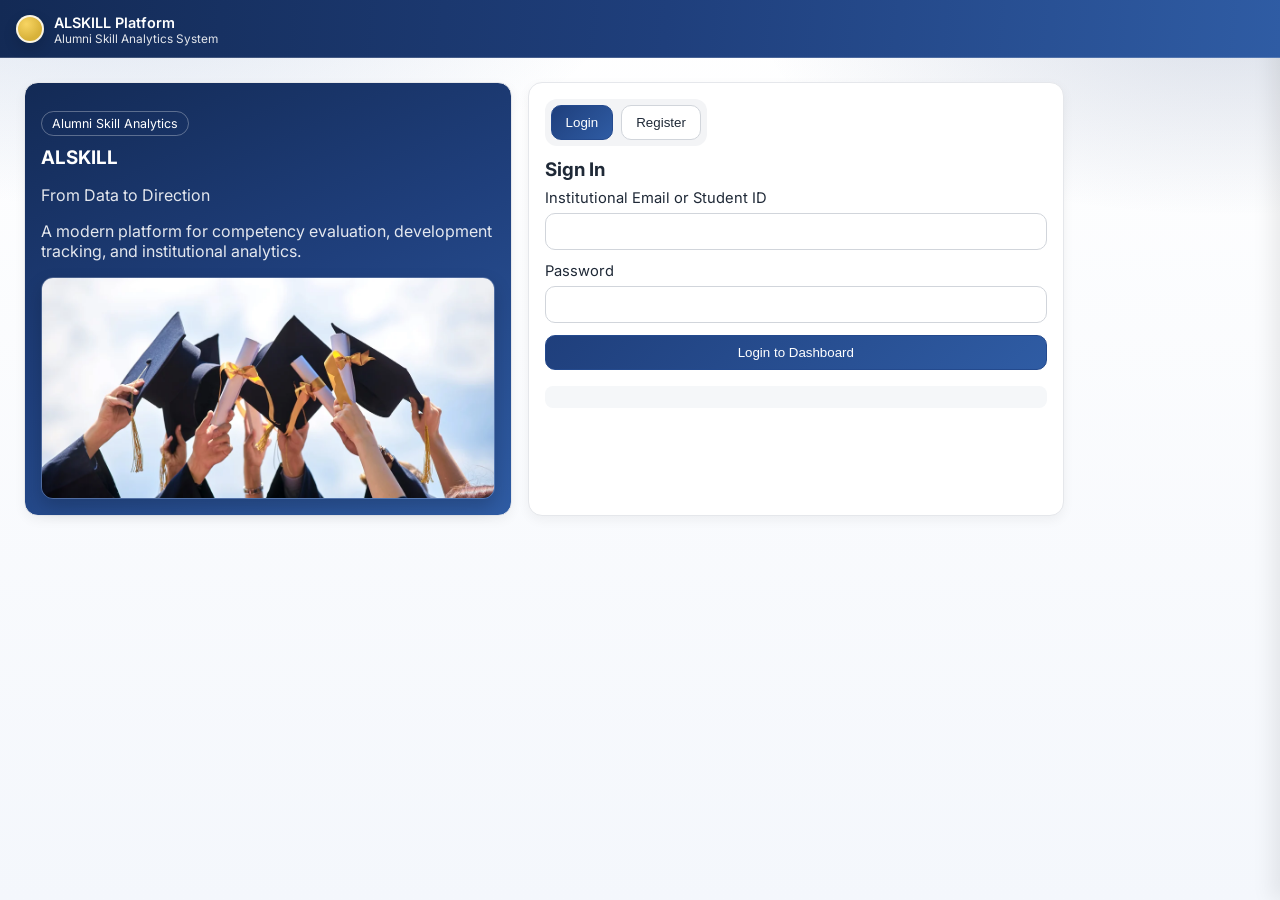
==== index.html @ f84d03b6 "added files" ====
<!DOCTYPE html>
<html lang="en">
<head>
  <meta charset="UTF-8" />
  <meta name="viewport" content="width=device-width, initial-scale=1.0" />
  <title>ALSKILL - Alumni Skill Analytics System</title>
  <link rel="preconnect" href="https://fonts.googleapis.com">
  <link rel="preconnect" href="https://fonts.gstatic.com" crossorigin>
  <link href="https://fonts.googleapis.com/css2?family=Inter:wght@400;500;600;700&display=swap" rel="stylesheet">
  <link rel="stylesheet" href="styles.css" />
</head>
<body>
  <header class="global-header">
    <div class="global-brand">
      <span class="logo-mark" aria-hidden="true"></span>
      <div>
        <strong>ALSKILL Platform</strong>
        <p>Alumni Skill Analytics System</p>
      </div>
    </div>
  </header>

  <main id="authSection" class="auth-page panel active">
    <section class="auth-shell">
      <aside class="auth-brand card fade-up">
        <p class="auth-badge">Alumni Skill Analytics</p>
        <h1>ALSKILL</h1>
        <p class="tagline">From Data to Direction</p>
        <p class="section-note">A modern platform for competency evaluation, development tracking, and institutional analytics.</p>
        <div class="login-photo-wrap">
          <a href="https://www.charlotteparent.com/the-importance-of-college-alumni-networks/" target="_blank" rel="noopener noreferrer">
            <img
              class="login-photo"
              src="img1.webp"
              alt="Graduates holding caps and diplomas"
            />
          </a>
        </div>
      </aside>
      <article class="card auth-card fade-up">
        <div class="auth-switch">
          <button id="showLoginBtn" class="primary ripple" type="button">Login</button>
          <button id="showRegisterBtn" class="ghost ripple" type="button">Register</button>
        </div>
        <div id="loginPanel">
          <h3>Sign In</h3>
          <form id="loginForm" class="form">
            <label>Institutional Email or Student ID<input type="text" name="email" required /></label>
            <label>Password<input type="password" name="password" required /></label>
            <button type="submit" class="primary ripple">Login to Dashboard</button>
          </form>
          <p id="loginStatus" class="status feedback"></p>
        </div>
        <div id="registerPanel" class="hidden">
          <h3>Create Alumni Account</h3>
          <form id="registerForm" class="form">
            <label>Full Name<input type="text" name="name" required /></label>
            <label>Institutional Email<input type="email" name="email" required /></label>
            <label>Password<input type="password" name="password" required /></label>
            <label>Course
              <select name="course" required>
                <option value="">Select course</option>
                <option>BSIT</option>
                <option>BSBA - Marketing</option>
                <option>BSED</option>
                <option>BEED</option>
                <option>BECED</option>
              </select>
            </label>
            <label>Major<input type="text" name="major" placeholder="Optional" /></label>
            <label>Batch<input type="number" name="batch" min="1990" max="2100" required /></label>
            <button type="submit" class="primary ripple">Create Account</button>
          </form>
          <p id="registerStatus" class="status feedback"></p>
        </div>
      </article>
    </section>
  </main>

  <div id="appShell" class="app-shell hidden">
    <aside id="sidebar" class="sidebar">
      <div class="brand">
        <button id="sidebarToggleBtn" class="icon-btn ripple" type="button" title="Toggle sidebar">☰</button>
        <div class="brand-text">
          <h2>ALSKILL</h2>
          <p>Analytics Dashboard</p>
        </div>
      </div>
      <nav class="side-nav">
        <button class="nav-btn ripple active" data-section="alumniSection"><span>▣</span><em>Dashboard</em></button>
        <button class="nav-btn ripple" data-section="adminSection"><span>◉</span><em>Analytics</em></button>
        <button class="nav-btn ripple" data-section="infoSection"><span>☰</span><em>Reports</em></button>
        <button class="nav-btn ripple" data-section="settingsSection"><span>⚙</span><em>Settings</em></button>
      </nav>
    </aside>

    <section class="workspace">
      <header class="topbar">
        <div class="top-search">
          <input id="globalSearch" type="text" placeholder="Search course, alumni, or category..." />
        </div>
        <div class="top-actions">
          <button class="icon-btn ripple" type="button" title="Notifications">🔔</button>
          <span id="sessionLabel" class="muted">Not logged in</span>
          <button id="topLogoutBtn" class="ghost ripple">Logout</button>
        </div>
      </header>

      <main class="container">
        <section id="alumniSection" class="panel">
          <h2>Dashboard</h2>
          <p class="section-note">Overview of profile completion, competency results, and latest assessment activity.</p>
          <div id="alumniKpi" class="kpi-grid"></div>
          <div class="grid two">
            <article class="card">
              <h3>Profile Summary</h3>
              <div id="profileCard" class="muted">Please log in as Alumni to view profile details.</div>
            </article>
            <article class="card">
              <h3>Skill Questionnaire</h3>
              <div class="inline-controls">
                <label>Course
                  <select id="questionCourseSelect">
                    <option>BSIT</option>
                    <option>BSBA - Marketing</option>
                    <option>BSED</option>
                    <option>BEED</option>
                    <option>BECED</option>
                  </select>
                </label>
                <button id="loadQuestionsBtn" class="ghost ripple">Load Questions</button>
              </div>
              <form id="questionnaireForm" class="form"></form>
              <button id="submitResponsesBtn" class="primary ripple">Submit Responses</button>
            </article>
          </div>
          <div class="grid two">
            <article class="card">
              <h3>Skill Score Cards</h3>
              <div id="scoreCards" class="cards-inline muted">No computed scores yet.</div>
            </article>
            <article class="card">
              <h3>Category Breakdown</h3>
              <canvas id="alumniBarChart" width="420" height="220"></canvas>
              <canvas id="alumniRadarChart" width="420" height="220"></canvas>
            </article>
          </div>
        </section>

        <section id="adminSection" class="panel">
          <h2>Analytics</h2>
          <p class="section-note">Course-level insights and category-based proficiency analytics with drill-down support.</p>
          <div id="adminKpi" class="kpi-grid"></div>
          <div class="grid two">
            <article class="card">
              <h3>Course Performance</h3>
              <p class="muted">Click bars or chips to open detailed records.</p>
              <canvas id="courseChart" width="420" height="240"></canvas>
              <div id="courseList" class="click-list"></div>
            </article>
            <article class="card">
              <h3>Category Distribution</h3>
              <canvas id="categoryChart" width="420" height="240"></canvas>
              <div id="categoryList" class="click-list"></div>
            </article>
          </div>
          <article class="card">
            <h3>Alumni Performance Index</h3>
            <div id="rankingTableWrap" class="table-wrap skeleton"></div>
          </article>
        </section>

        <section id="infoSection" class="panel">
          <h2>Reports</h2>
          <div class="grid two">
            <article class="card">
              <h3>Purpose and Importance</h3>
              <ul>
                <li>Evaluate alumni competencies through structured assessment metrics.</li>
                <li>Identify development areas and high-proficiency clusters.</li>
                <li>Support evidence-based program and curriculum enhancement.</li>
                <li>Institution-identifying details are intentionally withheld pending formal defense.</li>
              </ul>
            </article>
            <article class="card">
              <h3>Process and Stack</h3>
              <ol>
                <li>Alumni submit assessment responses.</li>
                <li>System computes category competency scores.</li>
                <li>Data is stored in Google Sheets via Apps Script.</li>
                <li>Dashboard visualizes trends and rankings.</li>
              </ol>
            </article>
          </div>
        </section>

        <section id="settingsSection" class="panel">
          <h2>Settings</h2>
          <article class="card">
            <h3>Profile Preferences</h3>
            <form class="form">
              <label>Display Name<input type="text" placeholder="Enter display name" /></label>
              <label>Email Notifications
                <select>
                  <option>Enabled</option>
                  <option>Disabled</option>
                </select>
              </label>
              <label>Theme
                <select>
                  <option>Minimal Light</option>
                </select>
              </label>
              <button class="primary ripple" type="button">Save Preferences</button>
            </form>
          </article>
        </section>
      </main>
    </section>
  </div>

  <div id="drillDownPanel" class="drill-panel" aria-hidden="true">
    <div class="drill-head">
      <h3 id="drillTitle">Detail View</h3>
      <button id="closeDrillBtn" class="ghost ripple">Close</button>
    </div>
    <div id="drillBody" class="drill-body"></div>
  </div>

  <script src="app.js"></script>
</body>
</html>
---- styles.css ----
:root {
  --primary: #1f3f7c;
  --primary-soft: #4c74b6;
  --primary-deep: #132a55;
  --primary-mid: #2f5ca4;
  --accent: #d8b23a;
  --bg: #f9fafb;
  --surface: #ffffff;
  --text: #1f2937;
  --muted: #6b7280;
  --border: #e5e7eb;
  --radius: 14px;
  --shadow: 0 4px 12px rgba(0, 0, 0, 0.05);
}
* { box-sizing: border-box; }
html, body { margin: 0; font-family: "Inter", sans-serif; color: var(--text); background: var(--bg); scroll-behavior: smooth; }
.hidden { display: none !important; }
.panel { display: none; }
.panel.active { display: block; animation: fadeUp 0.6s ease both; }
.card {
  background: var(--surface); border: 1px solid var(--border); border-radius: var(--radius);
  box-shadow: var(--shadow); padding: 16px; transition: all .25s ease;
}
.card:hover { transform: translateY(-4px); box-shadow: 0 8px 18px rgba(0,0,0,.08); }
h1, h2, h3 { margin: 0 0 8px; }
.section-note { color: var(--muted); margin: 0 0 16px; }
.form { display: grid; gap: 12px; }
label { display: grid; gap: 6px; font-size: .92rem; }
input, select {
  width: 100%; padding: 10px 12px; border-radius: 10px; border: 1px solid #d1d5db; background: #fff; transition: .2s ease;
}
input:focus, select:focus { outline: none; border-color: var(--primary); box-shadow: 0 0 0 3px rgba(31,63,124,.16); }
button { border: 1px solid #d1d5db; border-radius: 10px; background: #fff; color: var(--text); padding: 9px 14px; cursor: pointer; transition: .2s ease; position: relative; overflow: hidden; }
.ripple-dot {
  position: absolute; width: 8px; height: 8px; border-radius: 999px; background: rgba(255,255,255,.6);
  transform: translate(-50%, -50%); animation: ripple .5s ease-out forwards; pointer-events: none;
}
.primary { background: linear-gradient(135deg, var(--primary) 0%, var(--primary-mid) 100%); border-color: #244a8e; color: #fff; }
.primary:hover { filter: brightness(.95); transform: scale(1.03); }
.ghost:hover { background: #f3f4f6; transform: translateY(-1px); }
.muted, .status { color: var(--muted); }
.feedback { min-height: 22px; padding: 8px 10px; border-radius: 8px; background: #f5f7f9; }

.global-header {
  position: fixed;
  top: 0;
  left: 0;
  right: 0;
  z-index: 40;
  height: 58px;
  background: linear-gradient(95deg, var(--primary-deep) 0%, var(--primary) 52%, var(--primary-mid) 100%);
  color: #fff;
  border-bottom: 1px solid rgba(255, 255, 255, 0.18);
}
.global-brand {
  height: 100%;
  display: flex;
  align-items: center;
  gap: 10px;
  padding: 0 16px;
}
.global-brand strong { font-size: 0.9rem; font-weight: 600; }
.global-brand p { margin: 0; font-size: 0.74rem; opacity: 0.88; }
.logo-mark {
  width: 28px;
  height: 28px;
  border-radius: 999px;
  background: radial-gradient(circle at 35% 30%, #f8d563, #d8b23a 65%);
  border: 2px solid rgba(255, 255, 255, 0.85);
  box-shadow: 0 0 0 2px rgba(19, 42, 85, 0.62), 0 6px 14px rgba(0, 0, 0, 0.15);
}

.auth-page {
  min-height: 100vh; display: grid; place-items: center; padding: 82px 24px 24px;
  background:
    radial-gradient(900px 420px at 8% -5%, rgba(47, 92, 164, 0.18), transparent 60%),
    radial-gradient(860px 360px at 96% 2%, rgba(31, 63, 124, 0.16), transparent 55%),
    linear-gradient(180deg, #ffffff 0%, #f4f7fc 100%);
}
.auth-shell { width: min(1040px, 100%); display: grid; grid-template-columns: 1fr 1.1fr; gap: 16px; }
.auth-brand { background: linear-gradient(155deg, var(--primary-deep) 0%, var(--primary) 48%, var(--primary-mid) 100%); color: #fff; }
.auth-brand .tagline, .auth-brand .section-note { color: rgba(255,255,255,.88); }
.auth-badge { display: inline-block; padding: 4px 10px; font-size: .78rem; border: 1px solid rgba(255,255,255,.3); border-radius: 999px; margin-bottom: 10px; }
.login-photo-wrap {
  margin-top: 12px;
  border-radius: 12px;
  overflow: hidden;
  border: 1px solid rgba(255, 255, 255, 0.2);
  box-shadow: 0 8px 18px rgba(0, 0, 0, 0.18);
}
.login-photo {
  width: 100%;
  height: 220px;
  object-fit: cover;
  display: block;
}
.photo-source {
  margin: 8px 10px 10px;
  font-size: 0.78rem;
  color: rgba(255, 255, 255, 0.85);
}
.photo-source a {
  color: #f7d476;
  text-decoration: none;
}
.photo-source a:hover {
  text-decoration: underline;
}
.auth-switch { display: inline-flex; gap: 8px; background: #f3f4f6; border-radius: 12px; padding: 6px; margin-bottom: 12px; }
.fade-up { animation: fadeUp .75s ease both; }

.app-shell { display: grid; grid-template-columns: 260px 1fr; min-height: calc(100vh - 58px); margin-top: 58px; }
.sidebar {
  position: sticky; top: 58px; height: calc(100vh - 58px); background: #fff; border-right: 1px solid var(--border);
  padding: 16px 12px; transition: width .25s ease; overflow: hidden;
}
.sidebar { background: linear-gradient(180deg, rgba(31, 63, 124, 0.05) 0%, rgba(31, 63, 124, 0.01) 90%), #ffffff; }
.sidebar.collapsed { width: 82px; }
.brand { display: flex; align-items: center; gap: 10px; margin-bottom: 18px; }
.brand h2 { font-size: 1.05rem; margin: 0; }
.brand p { margin: 0; font-size: .8rem; color: var(--muted); }
.sidebar.collapsed .brand-text { opacity: 0; width: 0; pointer-events: none; transition: .2s; }
.side-nav { display: grid; gap: 8px; }
.side-nav .nav-btn { display: flex; align-items: center; gap: 10px; justify-content: flex-start; }
.side-nav .nav-btn em { font-style: normal; transition: opacity .2s ease; }
.sidebar.collapsed .side-nav .nav-btn em { opacity: 0; width: 0; }
.side-nav .nav-btn.active,
.side-nav .nav-btn:hover { background: #f1f5f9; border-color: #cbd5e1; transform: translateY(-1px); }
.icon-btn { width: 36px; height: 36px; display: grid; place-items: center; padding: 0; border-radius: 10px; }

.workspace { min-width: 0; }
.topbar {
  position: sticky; top: 58px; z-index: 5; display: flex; align-items: center; justify-content: space-between;
  gap: 16px; background: linear-gradient(90deg, rgba(255,255,255,0.94) 0%, rgba(242,247,255,0.92) 100%); backdrop-filter: blur(6px); border-bottom: 1px solid var(--border); padding: 12px 18px;
}
.top-search { max-width: 460px; width: 100%; }
.top-actions { display: flex; align-items: center; gap: 10px; }
.container { max-width: 1180px; margin: 0 auto; padding: 24px; }
.grid { display: grid; gap: 16px; margin-bottom: 16px; }
.grid.two { grid-template-columns: repeat(auto-fit, minmax(320px, 1fr)); }

.kpi-grid { display: grid; grid-template-columns: repeat(auto-fit, minmax(180px, 1fr)); gap: 12px; margin-bottom: 16px; }
.kpi-card { border: 1px solid var(--border); border-radius: 12px; padding: 12px; background: linear-gradient(160deg, #ffffff 0%, #f4f8ff 100%); }
.kpi-label { margin: 0; color: var(--muted); font-size: .82rem; }
.kpi-value { margin: 4px 0 0; font-size: 1.35rem; font-weight: 700; color: var(--primary); }
.inline-controls { display: flex; gap: 10px; align-items: end; margin-bottom: 12px; }
.cards-inline { display: flex; gap: 10px; flex-wrap: wrap; }
.score-card { border: 1px solid #e5e7eb; border-left: 4px solid var(--accent); border-radius: 10px; padding: 10px 12px; min-width: 175px; }
.click-list { display: flex; gap: 8px; flex-wrap: wrap; margin-top: 12px; }
.chip { border: 1px solid #d1d5db; border-radius: 999px; padding: 6px 12px; background: #fff; }

.table-wrap table { width: 100%; border-collapse: collapse; }
.table-wrap th, .table-wrap td { padding: 10px; border-bottom: 1px solid #eceff3; text-align: left; }
.table-wrap th { color: #374151; }
.pill { display: inline-block; border-radius: 999px; padding: 4px 10px; font-size: .8rem; }
.pill.high { background: linear-gradient(180deg, #ecf3ff 0%, #dee9ff 100%); color: #1f3f7c; }
.pill.emerging { background: #fff8e1; color: #8d6e00; }

.drill-panel {
  position: fixed; top: 0; right: 0; width: min(560px, 96vw); height: 100vh; background: #fff; border-left: 1px solid var(--border);
  box-shadow: -8px 0 20px rgba(0,0,0,.08); transform: translateX(100%); transition: transform .3s ease; z-index: 20;
}
.drill-panel.open { transform: translateX(0); }
.drill-head { display: flex; justify-content: space-between; align-items: center; padding: 14px 16px; border-bottom: 1px solid var(--border); }
.drill-body { padding: 16px; overflow: auto; max-height: calc(100vh - 68px); }

.skeleton { min-height: 120px; position: relative; overflow: hidden; background: #f3f4f6; border-radius: 10px; }
.skeleton::after {
  content: ""; position: absolute; inset: 0; transform: translateX(-100%);
  background: linear-gradient(90deg, transparent, rgba(255,255,255,.7), transparent);
  animation: shimmer 1.5s infinite;
}

@keyframes shimmer { 100% { transform: translateX(100%); } }
@keyframes ripple { to { opacity: 0; transform: translate(-50%, -50%) scale(16); } }
@keyframes fadeUp { from { opacity: 0; transform: translateY(10px); } to { opacity: 1; transform: translateY(0); } }

@media (max-width: 980px) {
  .auth-shell { grid-template-columns: 1fr; }
  .app-shell { grid-template-columns: 1fr; }
  .sidebar { position: fixed; left: 0; top: 58px; transform: translateX(-100%); width: 240px; z-index: 30; transition: .3s ease; height: calc(100vh - 58px); }
  .sidebar.open { transform: translateX(0); }
}
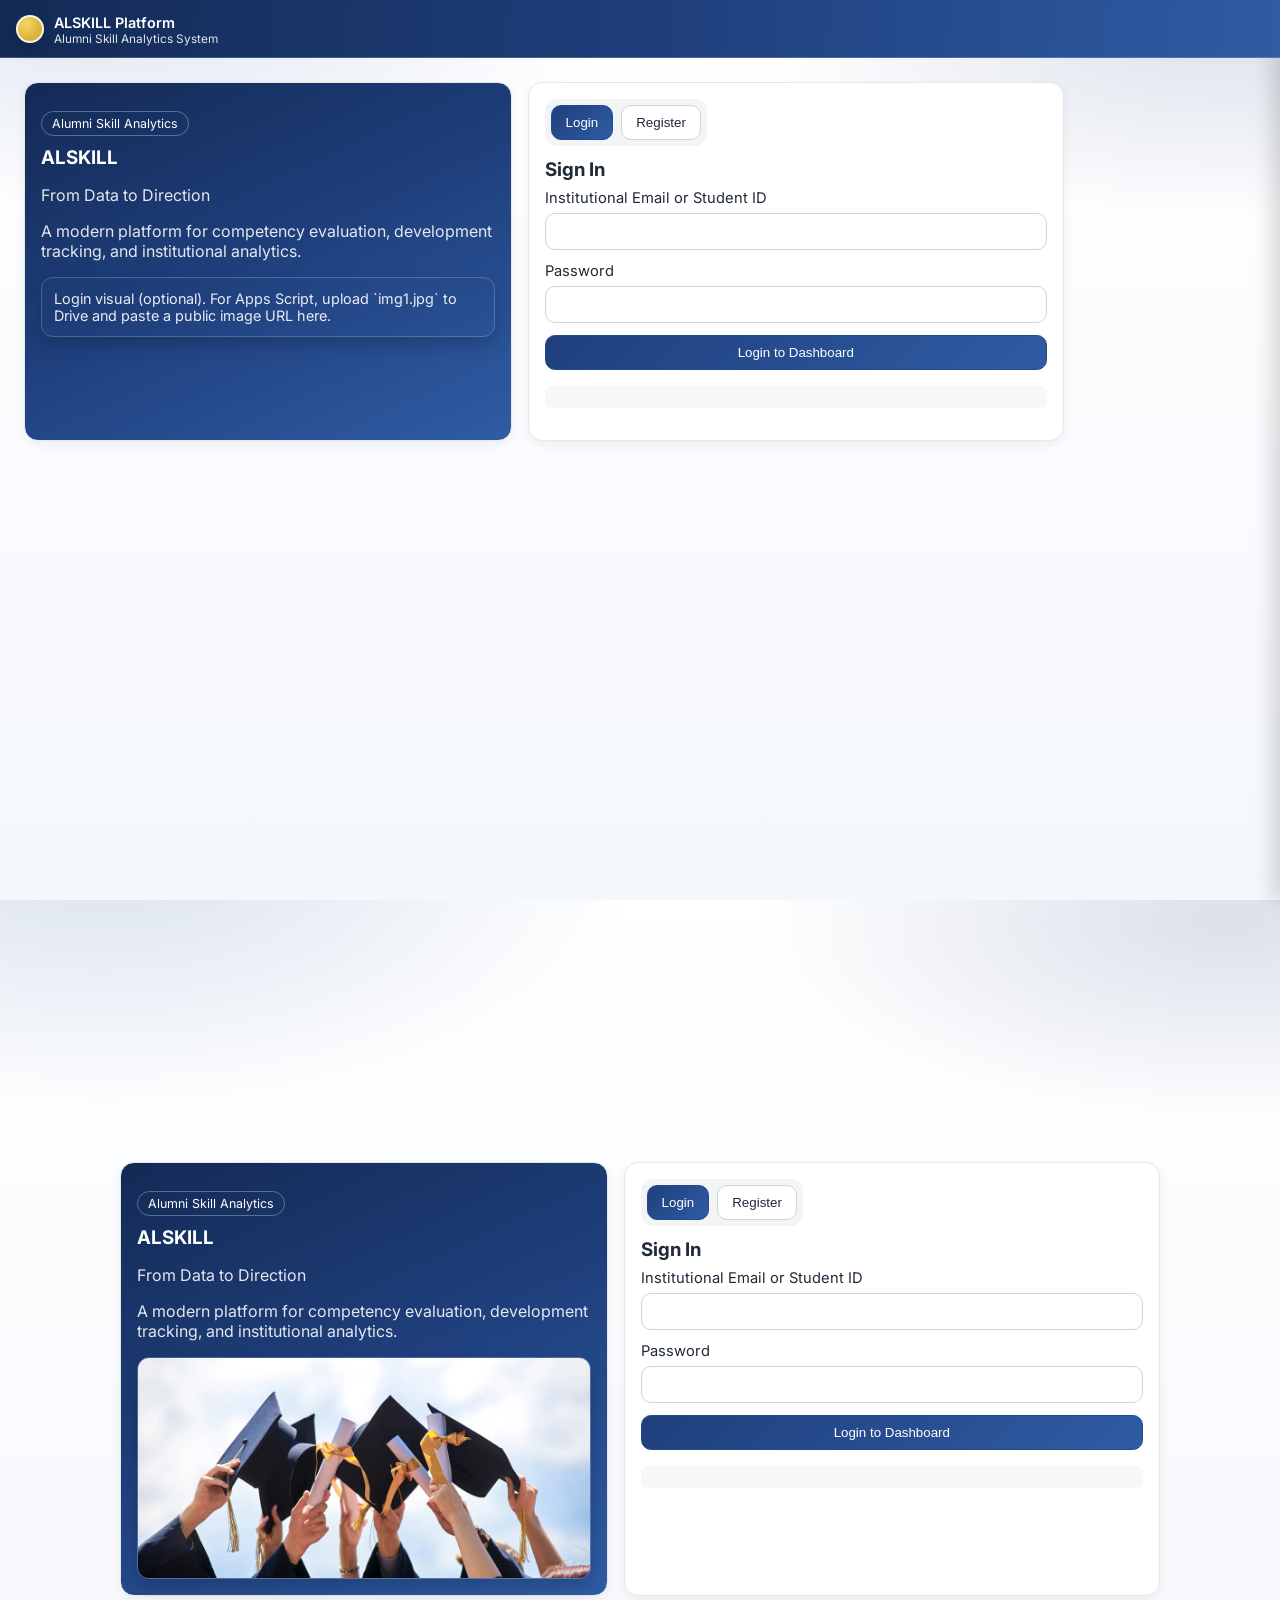
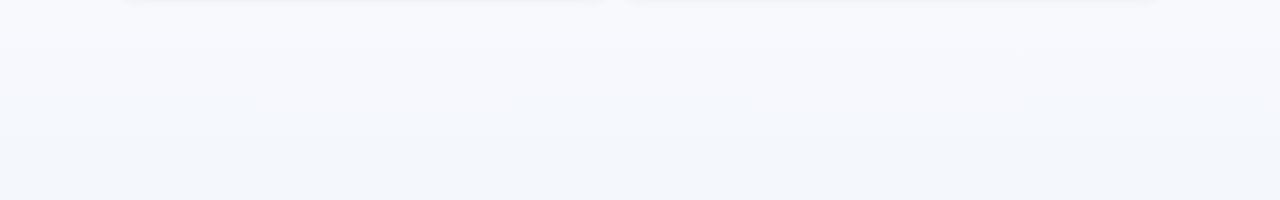
==== commit fe6133fc: "do" ====
--- a/index.html
+++ b/index.html
@@ -1,3 +1,235 @@
+<!DOCTYPE html>
+<html lang="en">
+  <head>
+    <meta charset="UTF-8" />
+    <meta name="viewport" content="width=device-width, initial-scale=1.0" />
+    <title>ALSKILL</title>
+    <link rel="preconnect" href="https://fonts.googleapis.com" />
+    <link rel="preconnect" href="https://fonts.gstatic.com" crossorigin />
+    <link href="https://fonts.googleapis.com/css2?family=Inter:wght@400;500;600;700&display=swap" rel="stylesheet" />
+    <style><?!= include("StylesRaw"); ?></style>
+  </head>
+  <body>
+    <header class="global-header">
+      <div class="global-brand">
+        <span class="logo-mark" aria-hidden="true"></span>
+        <div>
+          <strong>ALSKILL Platform</strong>
+          <p>Alumni Skill Analytics System</p>
+        </div>
+      </div>
+    </header>
+
+    <main id="authSection" class="auth-page panel active">
+      <section class="auth-shell">
+        <aside class="auth-brand card fade-up">
+          <p class="auth-badge">Alumni Skill Analytics</p>
+          <h1>ALSKILL</h1>
+          <p class="tagline">From Data to Direction</p>
+          <p class="section-note">A modern platform for competency evaluation, development tracking, and institutional analytics.</p>
+          <div class="login-photo-wrap">
+            <div style="padding: 12px; color: rgba(255,255,255,.9); font-size: .9rem;">
+              Login visual (optional). For Apps Script, upload `img1.jpg` to Drive and paste a public image URL here.
+            </div>
+          </div>
+        </aside>
+
+        <article class="card auth-card fade-up">
+          <div class="auth-switch">
+            <button id="showLoginBtn" class="primary ripple" type="button">Login</button>
+            <button id="showRegisterBtn" class="ghost ripple" type="button">Register</button>
+          </div>
+
+          <div id="loginPanel">
+            <h3>Sign In</h3>
+            <form id="loginForm" class="form">
+              <label>Institutional Email or Student ID<input type="text" name="email" required /></label>
+              <label>Password<input type="password" name="password" required /></label>
+              <button type="submit" class="primary ripple">Login to Dashboard</button>
+            </form>
+            <p id="loginStatus" class="status feedback"></p>
+          </div>
+
+          <div id="registerPanel" class="hidden">
+            <h3>Create Alumni Account</h3>
+            <form id="registerForm" class="form">
+              <label>Full Name<input type="text" name="name" required /></label>
+              <label>Institutional Email<input type="email" name="email" required /></label>
+              <label>Password<input type="password" name="password" required /></label>
+              <label>Course
+                <select name="course" required>
+                  <option value="">Select course</option>
+                  <option>BSIT</option>
+                  <option>BSBA - Marketing</option>
+                  <option>BSED</option>
+                  <option>BEED</option>
+                  <option>BECED</option>
+                </select>
+              </label>
+              <label>Major<input type="text" name="major" placeholder="Optional" /></label>
+              <label>Batch<input type="number" name="batch" min="1990" max="2100" required /></label>
+              <button type="submit" class="primary ripple">Create Account</button>
+            </form>
+            <p id="registerStatus" class="status feedback"></p>
+          </div>
+        </article>
+      </section>
+    </main>
+
+    <div id="appShell" class="app-shell hidden">
+      <aside id="sidebar" class="sidebar">
+        <div class="brand">
+          <button id="sidebarToggleBtn" class="icon-btn ripple" type="button" title="Toggle sidebar">☰</button>
+          <div class="brand-text">
+            <h2>ALSKILL</h2>
+            <p>Analytics Dashboard</p>
+          </div>
+        </div>
+        <nav class="side-nav">
+          <button class="nav-btn ripple active" data-section="alumniSection"><span>▣</span><em>Dashboard</em></button>
+          <button class="nav-btn ripple" data-section="adminSection"><span>◉</span><em>Analytics</em></button>
+          <button class="nav-btn ripple" data-section="infoSection"><span>☰</span><em>Reports</em></button>
+          <button class="nav-btn ripple" data-section="settingsSection"><span>⚙</span><em>Settings</em></button>
+        </nav>
+      </aside>
+
+      <section class="workspace">
+        <header class="topbar">
+          <div class="top-search">
+            <input id="globalSearch" type="text" placeholder="Search course, alumni, or category..." />
+          </div>
+          <div class="top-actions">
+            <button class="icon-btn ripple" type="button" title="Notifications">🔔</button>
+            <span id="sessionLabel" class="muted">Not logged in</span>
+            <button id="topLogoutBtn" class="ghost ripple">Logout</button>
+          </div>
+        </header>
+
+        <main class="container">
+          <section id="alumniSection" class="panel">
+            <h2>Dashboard</h2>
+            <p class="section-note">Overview of profile completion, competency results, and latest assessment activity.</p>
+            <div id="alumniKpi" class="kpi-grid"></div>
+            <div class="grid two">
+              <article class="card">
+                <h3>Profile Summary</h3>
+                <div id="profileCard" class="muted">Please log in as Alumni to view profile details.</div>
+              </article>
+              <article class="card">
+                <h3>Skill Questionnaire</h3>
+                <div class="inline-controls">
+                  <label>Course
+                    <select id="questionCourseSelect">
+                      <option>BSIT</option>
+                      <option>BSBA - Marketing</option>
+                      <option>BSED</option>
+                      <option>BEED</option>
+                      <option>BECED</option>
+                    </select>
+                  </label>
+                  <button id="loadQuestionsBtn" class="ghost ripple">Load Questions</button>
+                </div>
+                <form id="questionnaireForm" class="form"></form>
+                <button id="submitResponsesBtn" class="primary ripple">Submit Responses</button>
+              </article>
+            </div>
+            <div class="grid two">
+              <article class="card">
+                <h3>Skill Score Cards</h3>
+                <div id="scoreCards" class="cards-inline muted">No computed scores yet.</div>
+              </article>
+              <article class="card">
+                <h3>Category Breakdown</h3>
+                <canvas id="alumniBarChart" width="420" height="220"></canvas>
+                <canvas id="alumniRadarChart" width="420" height="220"></canvas>
+              </article>
+            </div>
+          </section>
+
+          <section id="adminSection" class="panel">
+            <h2>Analytics</h2>
+            <p class="section-note">Course-level insights and category-based proficiency analytics with drill-down support.</p>
+            <div id="adminKpi" class="kpi-grid"></div>
+            <div class="grid two">
+              <article class="card">
+                <h3>Course Performance</h3>
+                <p class="muted">Click bars or chips to open detailed records.</p>
+                <canvas id="courseChart" width="420" height="240"></canvas>
+                <div id="courseList" class="click-list"></div>
+              </article>
+              <article class="card">
+                <h3>Category Distribution</h3>
+                <canvas id="categoryChart" width="420" height="240"></canvas>
+                <div id="categoryList" class="click-list"></div>
+              </article>
+            </div>
+            <article class="card">
+              <h3>Alumni Performance Index</h3>
+              <div id="rankingTableWrap" class="table-wrap skeleton"></div>
+            </article>
+          </section>
+
+          <section id="infoSection" class="panel">
+            <h2>Reports</h2>
+            <div class="grid two">
+              <article class="card">
+                <h3>Purpose and Importance</h3>
+                <ul>
+                  <li>Evaluate alumni competencies through structured assessment metrics.</li>
+                  <li>Identify development areas and high-proficiency clusters.</li>
+                  <li>Support evidence-based program and curriculum enhancement.</li>
+                  <li>Institution-identifying details are intentionally withheld pending formal defense.</li>
+                </ul>
+              </article>
+              <article class="card">
+                <h3>Process and Stack</h3>
+                <ol>
+                  <li>Alumni submit assessment responses.</li>
+                  <li>System computes category competency scores.</li>
+                  <li>Data is stored in Google Sheets via Apps Script.</li>
+                  <li>Dashboard visualizes trends and rankings.</li>
+                </ol>
+              </article>
+            </div>
+          </section>
+
+          <section id="settingsSection" class="panel">
+            <h2>Settings</h2>
+            <article class="card">
+              <h3>Profile Preferences</h3>
+              <form class="form">
+                <label>Display Name<input type="text" placeholder="Enter display name" /></label>
+                <label>Email Notifications
+                  <select>
+                    <option>Enabled</option>
+                    <option>Disabled</option>
+                  </select>
+                </label>
+                <label>Theme
+                  <select>
+                    <option>Minimal Light</option>
+                  </select>
+                </label>
+                <button class="primary ripple" type="button">Save Preferences</button>
+              </form>
+            </article>
+          </section>
+        </main>
+      </section>
+    </div>
+
+    <div id="drillDownPanel" class="drill-panel" aria-hidden="true">
+      <div class="drill-head">
+        <h3 id="drillTitle">Detail View</h3>
+        <button id="closeDrillBtn" class="ghost ripple">Close</button>
+      </div>
+      <div id="drillBody" class="drill-body"></div>
+    </div>
+
+    <script><?!= include("Client"); ?></script>
+  </body>
+</html>
+
 <!DOCTYPE html>
 <html lang="en">
 <head>
@@ -31,7 +263,7 @@
           <a href="https://www.charlotteparent.com/the-importance-of-college-alumni-networks/" target="_blank" rel="noopener noreferrer">
             <img
               class="login-photo"
-              src="img1.webp"
+              src="img1.jpg"
               alt="Graduates holding caps and diplomas"
             />
           </a>
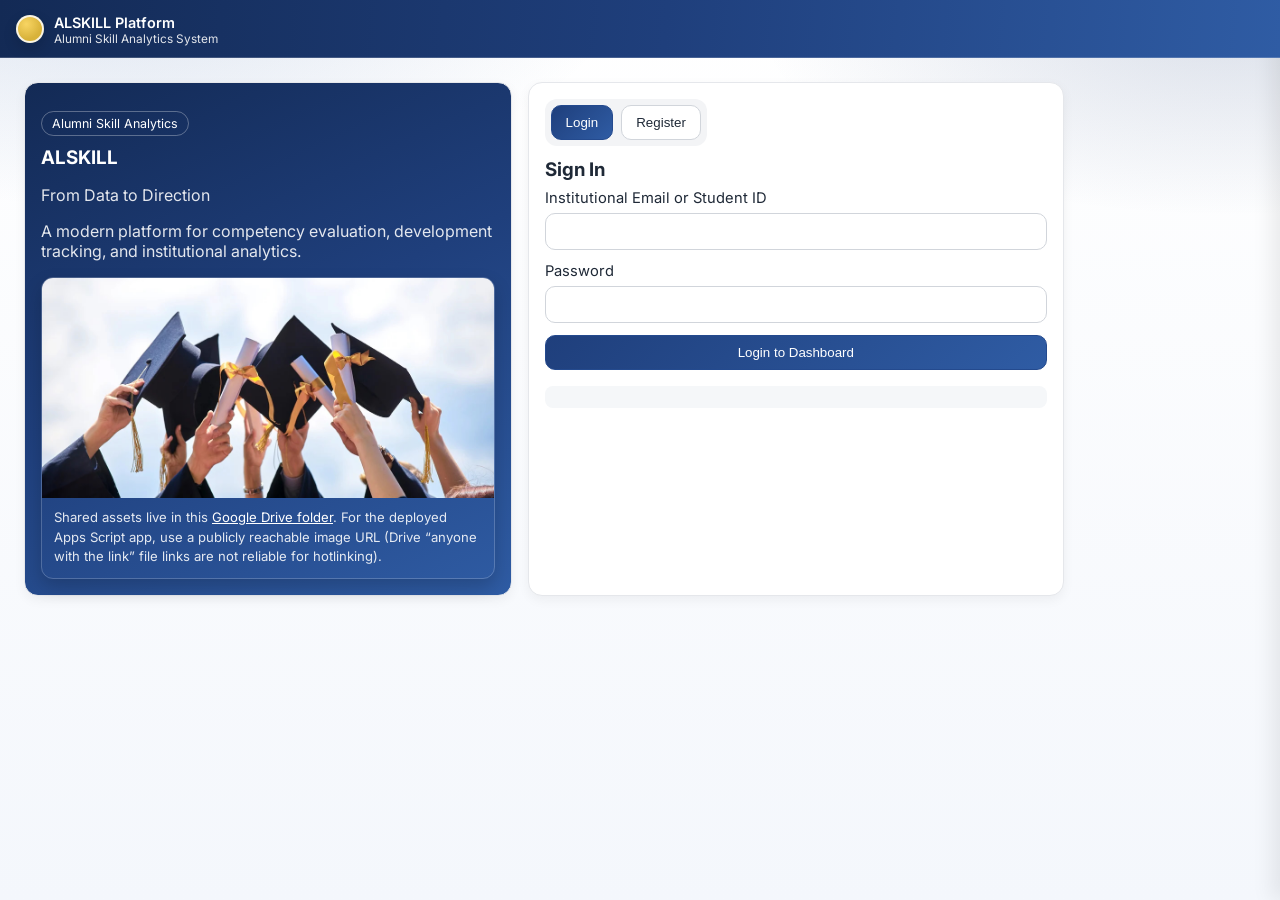
==== commit 5b0cb74a: "sheet fix" ====
--- a/index.html
+++ b/index.html
@@ -1,4 +1,4 @@
-<!DOCTYPE html>
+﻿<!DOCTYPE html>
 <html lang="en">
   <head>
     <meta charset="UTF-8" />
@@ -7,7 +7,7 @@
     <link rel="preconnect" href="https://fonts.googleapis.com" />
     <link rel="preconnect" href="https://fonts.gstatic.com" crossorigin />
     <link href="https://fonts.googleapis.com/css2?family=Inter:wght@400;500;600;700&display=swap" rel="stylesheet" />
-    <style><?!= include("StylesRaw"); ?></style>
+    <link rel="stylesheet" href="styles.css" />
   </head>
   <body>
     <header class="global-header">
@@ -28,9 +28,28 @@
           <p class="tagline">From Data to Direction</p>
           <p class="section-note">A modern platform for competency evaluation, development tracking, and institutional analytics.</p>
           <div class="login-photo-wrap">
-            <div style="padding: 12px; color: rgba(255,255,255,.9); font-size: .9rem;">
-              Login visual (optional). For Apps Script, upload `img1.jpg` to Drive and paste a public image URL here.
-            </div>
+            <a
+              href="https://drive.google.com/drive/folders/1-4hWPQS8pv8dxlUZgwrwJFnC7xamZkTt"
+              target="_blank"
+              rel="noopener noreferrer"
+              title="Open ALSKILL asset folder on Google Drive"
+            >
+              <img
+                class="login-photo"
+                src="img1.jpg"
+                alt="Branding image — replace img1.jpg or open the Drive asset folder"
+              />
+            </a>
+            <p style="padding: 10px 12px 12px; margin: 0; color: rgba(255,255,255,.88); font-size: .82rem; line-height: 1.45;">
+              Shared assets live in this
+              <a
+                href="https://drive.google.com/drive/folders/1-4hWPQS8pv8dxlUZgwrwJFnC7xamZkTt"
+                target="_blank"
+                rel="noopener noreferrer"
+                style="color: #fff; text-decoration: underline;"
+              >Google Drive folder</a>.
+              For the deployed Apps Script app, use a publicly reachable image URL (Drive “anyone with the link” file links are not reliable for hotlinking).
+            </p>
           </div>
         </aside>
 
@@ -226,239 +245,6 @@
       <div id="drillBody" class="drill-body"></div>
     </div>
 
-    <script><?!= include("Client"); ?></script>
+    <script src="app.js"></script>
   </body>
 </html>
-
-<!DOCTYPE html>
-<html lang="en">
-<head>
-  <meta charset="UTF-8" />
-  <meta name="viewport" content="width=device-width, initial-scale=1.0" />
-  <title>ALSKILL - Alumni Skill Analytics System</title>
-  <link rel="preconnect" href="https://fonts.googleapis.com">
-  <link rel="preconnect" href="https://fonts.gstatic.com" crossorigin>
-  <link href="https://fonts.googleapis.com/css2?family=Inter:wght@400;500;600;700&display=swap" rel="stylesheet">
-  <link rel="stylesheet" href="styles.css" />
-</head>
-<body>
-  <header class="global-header">
-    <div class="global-brand">
-      <span class="logo-mark" aria-hidden="true"></span>
-      <div>
-        <strong>ALSKILL Platform</strong>
-        <p>Alumni Skill Analytics System</p>
-      </div>
-    </div>
-  </header>
-
-  <main id="authSection" class="auth-page panel active">
-    <section class="auth-shell">
-      <aside class="auth-brand card fade-up">
-        <p class="auth-badge">Alumni Skill Analytics</p>
-        <h1>ALSKILL</h1>
-        <p class="tagline">From Data to Direction</p>
-        <p class="section-note">A modern platform for competency evaluation, development tracking, and institutional analytics.</p>
-        <div class="login-photo-wrap">
-          <a href="https://www.charlotteparent.com/the-importance-of-college-alumni-networks/" target="_blank" rel="noopener noreferrer">
-            <img
-              class="login-photo"
-              src="img1.jpg"
-              alt="Graduates holding caps and diplomas"
-            />
-          </a>
-        </div>
-      </aside>
-      <article class="card auth-card fade-up">
-        <div class="auth-switch">
-          <button id="showLoginBtn" class="primary ripple" type="button">Login</button>
-          <button id="showRegisterBtn" class="ghost ripple" type="button">Register</button>
-        </div>
-        <div id="loginPanel">
-          <h3>Sign In</h3>
-          <form id="loginForm" class="form">
-            <label>Institutional Email or Student ID<input type="text" name="email" required /></label>
-            <label>Password<input type="password" name="password" required /></label>
-            <button type="submit" class="primary ripple">Login to Dashboard</button>
-          </form>
-          <p id="loginStatus" class="status feedback"></p>
-        </div>
-        <div id="registerPanel" class="hidden">
-          <h3>Create Alumni Account</h3>
-          <form id="registerForm" class="form">
-            <label>Full Name<input type="text" name="name" required /></label>
-            <label>Institutional Email<input type="email" name="email" required /></label>
-            <label>Password<input type="password" name="password" required /></label>
-            <label>Course
-              <select name="course" required>
-                <option value="">Select course</option>
-                <option>BSIT</option>
-                <option>BSBA - Marketing</option>
-                <option>BSED</option>
-                <option>BEED</option>
-                <option>BECED</option>
-              </select>
-            </label>
-            <label>Major<input type="text" name="major" placeholder="Optional" /></label>
-            <label>Batch<input type="number" name="batch" min="1990" max="2100" required /></label>
-            <button type="submit" class="primary ripple">Create Account</button>
-          </form>
-          <p id="registerStatus" class="status feedback"></p>
-        </div>
-      </article>
-    </section>
-  </main>
-
-  <div id="appShell" class="app-shell hidden">
-    <aside id="sidebar" class="sidebar">
-      <div class="brand">
-        <button id="sidebarToggleBtn" class="icon-btn ripple" type="button" title="Toggle sidebar">☰</button>
-        <div class="brand-text">
-          <h2>ALSKILL</h2>
-          <p>Analytics Dashboard</p>
-        </div>
-      </div>
-      <nav class="side-nav">
-        <button class="nav-btn ripple active" data-section="alumniSection"><span>▣</span><em>Dashboard</em></button>
-        <button class="nav-btn ripple" data-section="adminSection"><span>◉</span><em>Analytics</em></button>
-        <button class="nav-btn ripple" data-section="infoSection"><span>☰</span><em>Reports</em></button>
-        <button class="nav-btn ripple" data-section="settingsSection"><span>⚙</span><em>Settings</em></button>
-      </nav>
-    </aside>
-
-    <section class="workspace">
-      <header class="topbar">
-        <div class="top-search">
-          <input id="globalSearch" type="text" placeholder="Search course, alumni, or category..." />
-        </div>
-        <div class="top-actions">
-          <button class="icon-btn ripple" type="button" title="Notifications">🔔</button>
-          <span id="sessionLabel" class="muted">Not logged in</span>
-          <button id="topLogoutBtn" class="ghost ripple">Logout</button>
-        </div>
-      </header>
-
-      <main class="container">
-        <section id="alumniSection" class="panel">
-          <h2>Dashboard</h2>
-          <p class="section-note">Overview of profile completion, competency results, and latest assessment activity.</p>
-          <div id="alumniKpi" class="kpi-grid"></div>
-          <div class="grid two">
-            <article class="card">
-              <h3>Profile Summary</h3>
-              <div id="profileCard" class="muted">Please log in as Alumni to view profile details.</div>
-            </article>
-            <article class="card">
-              <h3>Skill Questionnaire</h3>
-              <div class="inline-controls">
-                <label>Course
-                  <select id="questionCourseSelect">
-                    <option>BSIT</option>
-                    <option>BSBA - Marketing</option>
-                    <option>BSED</option>
-                    <option>BEED</option>
-                    <option>BECED</option>
-                  </select>
-                </label>
-                <button id="loadQuestionsBtn" class="ghost ripple">Load Questions</button>
-              </div>
-              <form id="questionnaireForm" class="form"></form>
-              <button id="submitResponsesBtn" class="primary ripple">Submit Responses</button>
-            </article>
-          </div>
-          <div class="grid two">
-            <article class="card">
-              <h3>Skill Score Cards</h3>
-              <div id="scoreCards" class="cards-inline muted">No computed scores yet.</div>
-            </article>
-            <article class="card">
-              <h3>Category Breakdown</h3>
-              <canvas id="alumniBarChart" width="420" height="220"></canvas>
-              <canvas id="alumniRadarChart" width="420" height="220"></canvas>
-            </article>
-          </div>
-        </section>
-
-        <section id="adminSection" class="panel">
-          <h2>Analytics</h2>
-          <p class="section-note">Course-level insights and category-based proficiency analytics with drill-down support.</p>
-          <div id="adminKpi" class="kpi-grid"></div>
-          <div class="grid two">
-            <article class="card">
-              <h3>Course Performance</h3>
-              <p class="muted">Click bars or chips to open detailed records.</p>
-              <canvas id="courseChart" width="420" height="240"></canvas>
-              <div id="courseList" class="click-list"></div>
-            </article>
-            <article class="card">
-              <h3>Category Distribution</h3>
-              <canvas id="categoryChart" width="420" height="240"></canvas>
-              <div id="categoryList" class="click-list"></div>
-            </article>
-          </div>
-          <article class="card">
-            <h3>Alumni Performance Index</h3>
-            <div id="rankingTableWrap" class="table-wrap skeleton"></div>
-          </article>
-        </section>
-
-        <section id="infoSection" class="panel">
-          <h2>Reports</h2>
-          <div class="grid two">
-            <article class="card">
-              <h3>Purpose and Importance</h3>
-              <ul>
-                <li>Evaluate alumni competencies through structured assessment metrics.</li>
-                <li>Identify development areas and high-proficiency clusters.</li>
-                <li>Support evidence-based program and curriculum enhancement.</li>
-                <li>Institution-identifying details are intentionally withheld pending formal defense.</li>
-              </ul>
-            </article>
-            <article class="card">
-              <h3>Process and Stack</h3>
-              <ol>
-                <li>Alumni submit assessment responses.</li>
-                <li>System computes category competency scores.</li>
-                <li>Data is stored in Google Sheets via Apps Script.</li>
-                <li>Dashboard visualizes trends and rankings.</li>
-              </ol>
-            </article>
-          </div>
-        </section>
-
-        <section id="settingsSection" class="panel">
-          <h2>Settings</h2>
-          <article class="card">
-            <h3>Profile Preferences</h3>
-            <form class="form">
-              <label>Display Name<input type="text" placeholder="Enter display name" /></label>
-              <label>Email Notifications
-                <select>
-                  <option>Enabled</option>
-                  <option>Disabled</option>
-                </select>
-              </label>
-              <label>Theme
-                <select>
-                  <option>Minimal Light</option>
-                </select>
-              </label>
-              <button class="primary ripple" type="button">Save Preferences</button>
-            </form>
-          </article>
-        </section>
-      </main>
-    </section>
-  </div>
-
-  <div id="drillDownPanel" class="drill-panel" aria-hidden="true">
-    <div class="drill-head">
-      <h3 id="drillTitle">Detail View</h3>
-      <button id="closeDrillBtn" class="ghost ripple">Close</button>
-    </div>
-    <div id="drillBody" class="drill-body"></div>
-  </div>
-
-  <script src="app.js"></script>
-</body>
-</html>
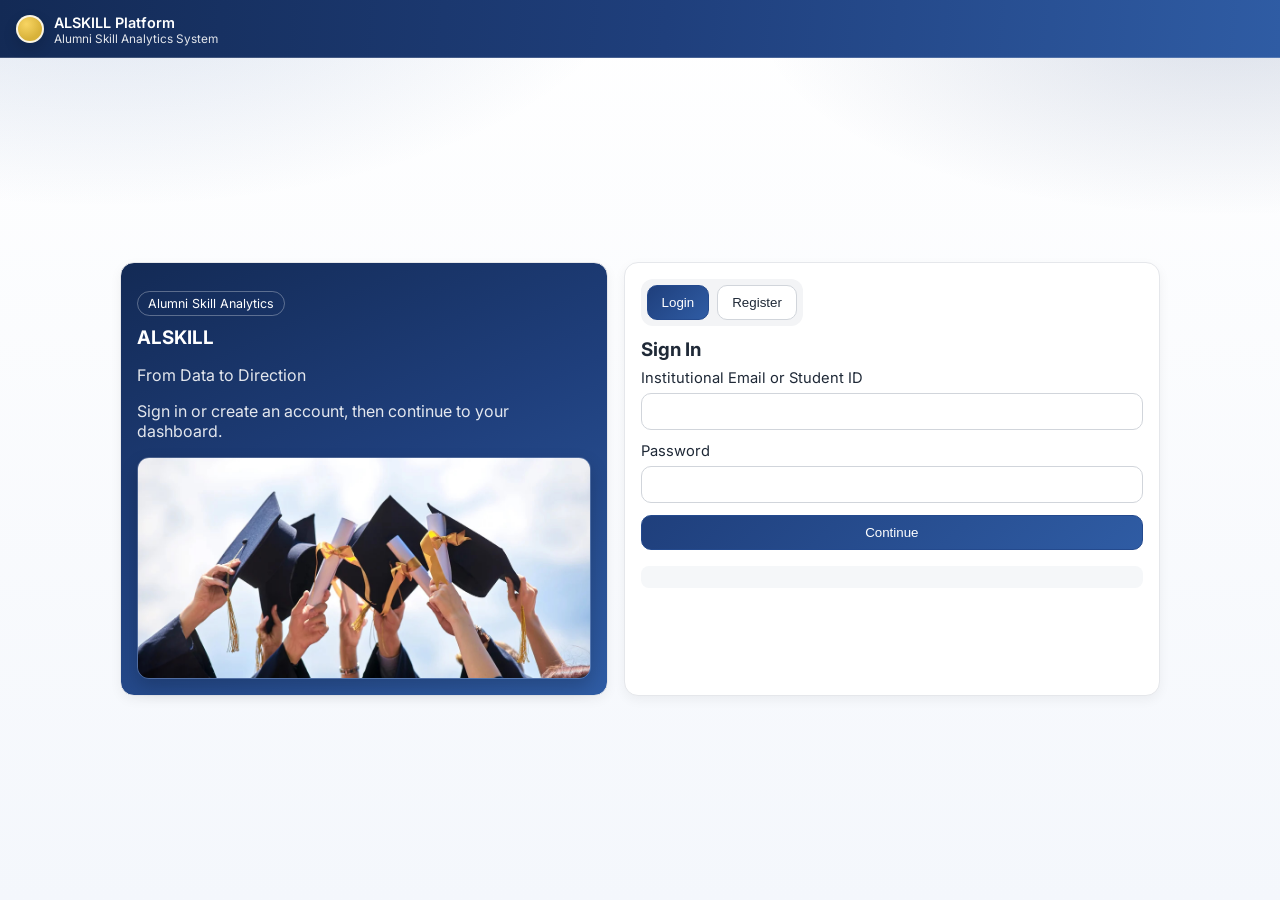
==== commit 5a9a074e: "remove irrelevant files" ====
--- a/index.html
+++ b/index.html
@@ -3,13 +3,13 @@
   <head>
     <meta charset="UTF-8" />
     <meta name="viewport" content="width=device-width, initial-scale=1.0" />
-    <title>ALSKILL</title>
+    <title>ALSKILL — Sign in</title>
     <link rel="preconnect" href="https://fonts.googleapis.com" />
     <link rel="preconnect" href="https://fonts.gstatic.com" crossorigin />
     <link href="https://fonts.googleapis.com/css2?family=Inter:wght@400;500;600;700&display=swap" rel="stylesheet" />
     <link rel="stylesheet" href="styles.css" />
   </head>
-  <body>
+  <body data-page="auth">
     <header class="global-header">
       <div class="global-brand">
         <span class="logo-mark" aria-hidden="true"></span>
@@ -20,36 +20,22 @@
       </div>
     </header>
 
-    <main id="authSection" class="auth-page panel active">
+    <main class="auth-page active">
       <section class="auth-shell">
         <aside class="auth-brand card fade-up">
           <p class="auth-badge">Alumni Skill Analytics</p>
           <h1>ALSKILL</h1>
           <p class="tagline">From Data to Direction</p>
-          <p class="section-note">A modern platform for competency evaluation, development tracking, and institutional analytics.</p>
+          <p class="section-note">Sign in or create an account, then continue to your dashboard.</p>
           <div class="login-photo-wrap">
             <a
               href="https://drive.google.com/drive/folders/1-4hWPQS8pv8dxlUZgwrwJFnC7xamZkTt"
               target="_blank"
               rel="noopener noreferrer"
-              title="Open ALSKILL asset folder on Google Drive"
+              title="Asset folder on Google Drive"
             >
-              <img
-                class="login-photo"
-                src="img1.jpg"
-                alt="Branding image — replace img1.jpg or open the Drive asset folder"
-              />
+              <img class="login-photo" src="img1.jpg" alt="Branding" />
             </a>
-            <p style="padding: 10px 12px 12px; margin: 0; color: rgba(255,255,255,.88); font-size: .82rem; line-height: 1.45;">
-              Shared assets live in this
-              <a
-                href="https://drive.google.com/drive/folders/1-4hWPQS8pv8dxlUZgwrwJFnC7xamZkTt"
-                target="_blank"
-                rel="noopener noreferrer"
-                style="color: #fff; text-decoration: underline;"
-              >Google Drive folder</a>.
-              For the deployed Apps Script app, use a publicly reachable image URL (Drive “anyone with the link” file links are not reliable for hotlinking).
-            </p>
           </div>
         </aside>
 
@@ -64,7 +50,7 @@
             <form id="loginForm" class="form">
               <label>Institutional Email or Student ID<input type="text" name="email" required /></label>
               <label>Password<input type="password" name="password" required /></label>
-              <button type="submit" class="primary ripple">Login to Dashboard</button>
+              <button type="submit" class="primary ripple">Continue</button>
             </form>
             <p id="loginStatus" class="status feedback"></p>
           </div>
@@ -95,156 +81,6 @@
       </section>
     </main>
 
-    <div id="appShell" class="app-shell hidden">
-      <aside id="sidebar" class="sidebar">
-        <div class="brand">
-          <button id="sidebarToggleBtn" class="icon-btn ripple" type="button" title="Toggle sidebar">☰</button>
-          <div class="brand-text">
-            <h2>ALSKILL</h2>
-            <p>Analytics Dashboard</p>
-          </div>
-        </div>
-        <nav class="side-nav">
-          <button class="nav-btn ripple active" data-section="alumniSection"><span>▣</span><em>Dashboard</em></button>
-          <button class="nav-btn ripple" data-section="adminSection"><span>◉</span><em>Analytics</em></button>
-          <button class="nav-btn ripple" data-section="infoSection"><span>☰</span><em>Reports</em></button>
-          <button class="nav-btn ripple" data-section="settingsSection"><span>⚙</span><em>Settings</em></button>
-        </nav>
-      </aside>
-
-      <section class="workspace">
-        <header class="topbar">
-          <div class="top-search">
-            <input id="globalSearch" type="text" placeholder="Search course, alumni, or category..." />
-          </div>
-          <div class="top-actions">
-            <button class="icon-btn ripple" type="button" title="Notifications">🔔</button>
-            <span id="sessionLabel" class="muted">Not logged in</span>
-            <button id="topLogoutBtn" class="ghost ripple">Logout</button>
-          </div>
-        </header>
-
-        <main class="container">
-          <section id="alumniSection" class="panel">
-            <h2>Dashboard</h2>
-            <p class="section-note">Overview of profile completion, competency results, and latest assessment activity.</p>
-            <div id="alumniKpi" class="kpi-grid"></div>
-            <div class="grid two">
-              <article class="card">
-                <h3>Profile Summary</h3>
-                <div id="profileCard" class="muted">Please log in as Alumni to view profile details.</div>
-              </article>
-              <article class="card">
-                <h3>Skill Questionnaire</h3>
-                <div class="inline-controls">
-                  <label>Course
-                    <select id="questionCourseSelect">
-                      <option>BSIT</option>
-                      <option>BSBA - Marketing</option>
-                      <option>BSED</option>
-                      <option>BEED</option>
-                      <option>BECED</option>
-                    </select>
-                  </label>
-                  <button id="loadQuestionsBtn" class="ghost ripple">Load Questions</button>
-                </div>
-                <form id="questionnaireForm" class="form"></form>
-                <button id="submitResponsesBtn" class="primary ripple">Submit Responses</button>
-              </article>
-            </div>
-            <div class="grid two">
-              <article class="card">
-                <h3>Skill Score Cards</h3>
-                <div id="scoreCards" class="cards-inline muted">No computed scores yet.</div>
-              </article>
-              <article class="card">
-                <h3>Category Breakdown</h3>
-                <canvas id="alumniBarChart" width="420" height="220"></canvas>
-                <canvas id="alumniRadarChart" width="420" height="220"></canvas>
-              </article>
-            </div>
-          </section>
-
-          <section id="adminSection" class="panel">
-            <h2>Analytics</h2>
-            <p class="section-note">Course-level insights and category-based proficiency analytics with drill-down support.</p>
-            <div id="adminKpi" class="kpi-grid"></div>
-            <div class="grid two">
-              <article class="card">
-                <h3>Course Performance</h3>
-                <p class="muted">Click bars or chips to open detailed records.</p>
-                <canvas id="courseChart" width="420" height="240"></canvas>
-                <div id="courseList" class="click-list"></div>
-              </article>
-              <article class="card">
-                <h3>Category Distribution</h3>
-                <canvas id="categoryChart" width="420" height="240"></canvas>
-                <div id="categoryList" class="click-list"></div>
-              </article>
-            </div>
-            <article class="card">
-              <h3>Alumni Performance Index</h3>
-              <div id="rankingTableWrap" class="table-wrap skeleton"></div>
-            </article>
-          </section>
-
-          <section id="infoSection" class="panel">
-            <h2>Reports</h2>
-            <div class="grid two">
-              <article class="card">
-                <h3>Purpose and Importance</h3>
-                <ul>
-                  <li>Evaluate alumni competencies through structured assessment metrics.</li>
-                  <li>Identify development areas and high-proficiency clusters.</li>
-                  <li>Support evidence-based program and curriculum enhancement.</li>
-                  <li>Institution-identifying details are intentionally withheld pending formal defense.</li>
-                </ul>
-              </article>
-              <article class="card">
-                <h3>Process and Stack</h3>
-                <ol>
-                  <li>Alumni submit assessment responses.</li>
-                  <li>System computes category competency scores.</li>
-                  <li>Data is stored in Google Sheets via Apps Script.</li>
-                  <li>Dashboard visualizes trends and rankings.</li>
-                </ol>
-              </article>
-            </div>
-          </section>
-
-          <section id="settingsSection" class="panel">
-            <h2>Settings</h2>
-            <article class="card">
-              <h3>Profile Preferences</h3>
-              <form class="form">
-                <label>Display Name<input type="text" placeholder="Enter display name" /></label>
-                <label>Email Notifications
-                  <select>
-                    <option>Enabled</option>
-                    <option>Disabled</option>
-                  </select>
-                </label>
-                <label>Theme
-                  <select>
-                    <option>Minimal Light</option>
-                  </select>
-                </label>
-                <button class="primary ripple" type="button">Save Preferences</button>
-              </form>
-            </article>
-          </section>
-        </main>
-      </section>
-    </div>
-
-    <div id="drillDownPanel" class="drill-panel" aria-hidden="true">
-      <div class="drill-head">
-        <h3 id="drillTitle">Detail View</h3>
-        <button id="closeDrillBtn" class="ghost ripple">Close</button>
-      </div>
-      <div id="drillBody" class="drill-body"></div>
-    </div>
-
     <script src="app.js"></script>
   </body>
 </html>
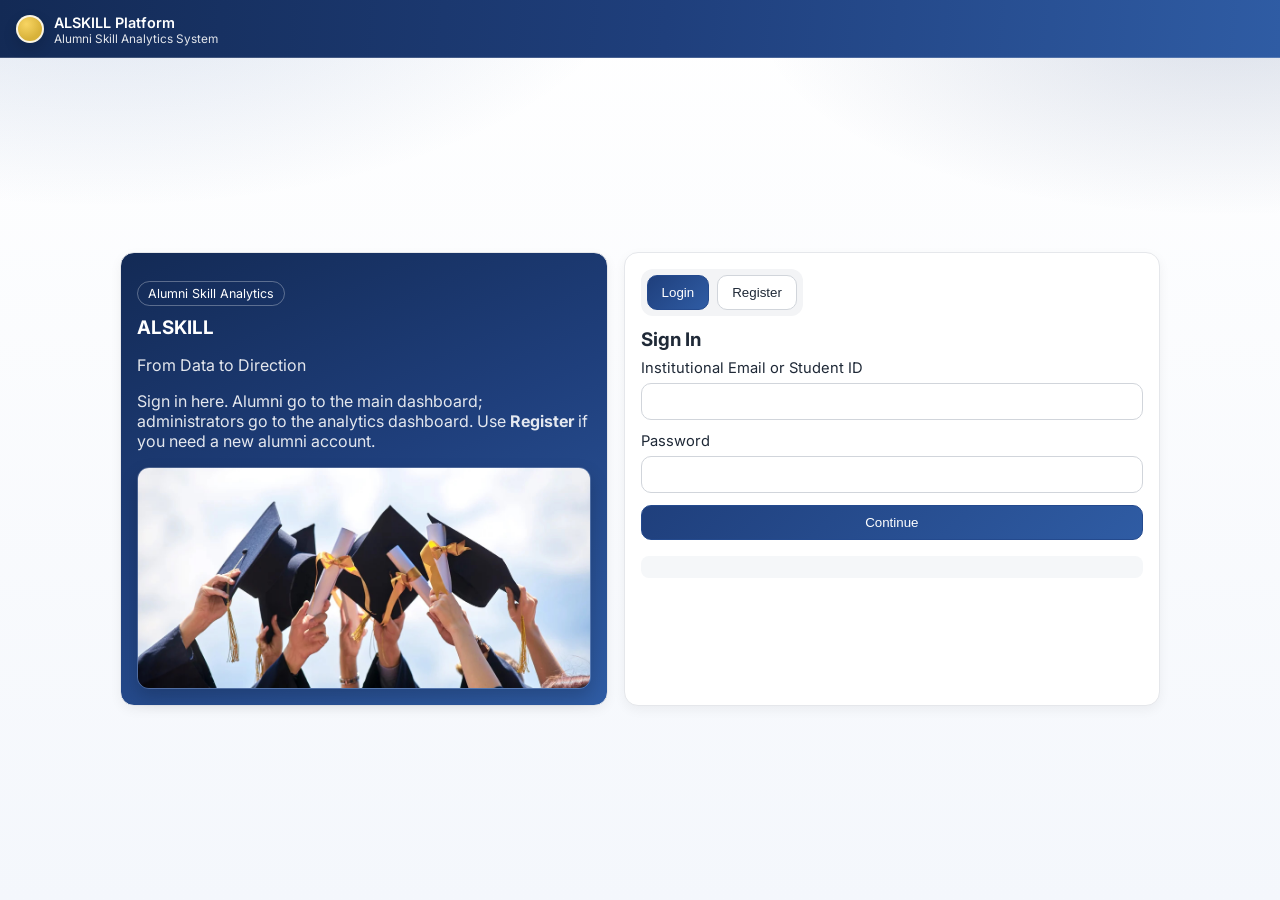
==== commit cf9c2670: "auth and session handler fix" ====
--- a/index.html
+++ b/index.html
@@ -1,9 +1,9 @@
-﻿<!DOCTYPE html>
+<!DOCTYPE html>
 <html lang="en">
   <head>
     <meta charset="UTF-8" />
     <meta name="viewport" content="width=device-width, initial-scale=1.0" />
-    <title>ALSKILL — Sign in</title>
+    <title>ALSKILL — Login</title>
     <link rel="preconnect" href="https://fonts.googleapis.com" />
     <link rel="preconnect" href="https://fonts.gstatic.com" crossorigin />
     <link href="https://fonts.googleapis.com/css2?family=Inter:wght@400;500;600;700&display=swap" rel="stylesheet" />
@@ -26,7 +26,10 @@
           <p class="auth-badge">Alumni Skill Analytics</p>
           <h1>ALSKILL</h1>
           <p class="tagline">From Data to Direction</p>
-          <p class="section-note">Sign in or create an account, then continue to your dashboard.</p>
+          <p class="section-note">
+            Sign in here. Alumni go to the main dashboard; administrators go to the analytics dashboard.
+            Use <strong>Register</strong> if you need a new alumni account.
+          </p>
           <div class="login-photo-wrap">
             <a
               href="https://drive.google.com/drive/folders/1-4hWPQS8pv8dxlUZgwrwJFnC7xamZkTt"
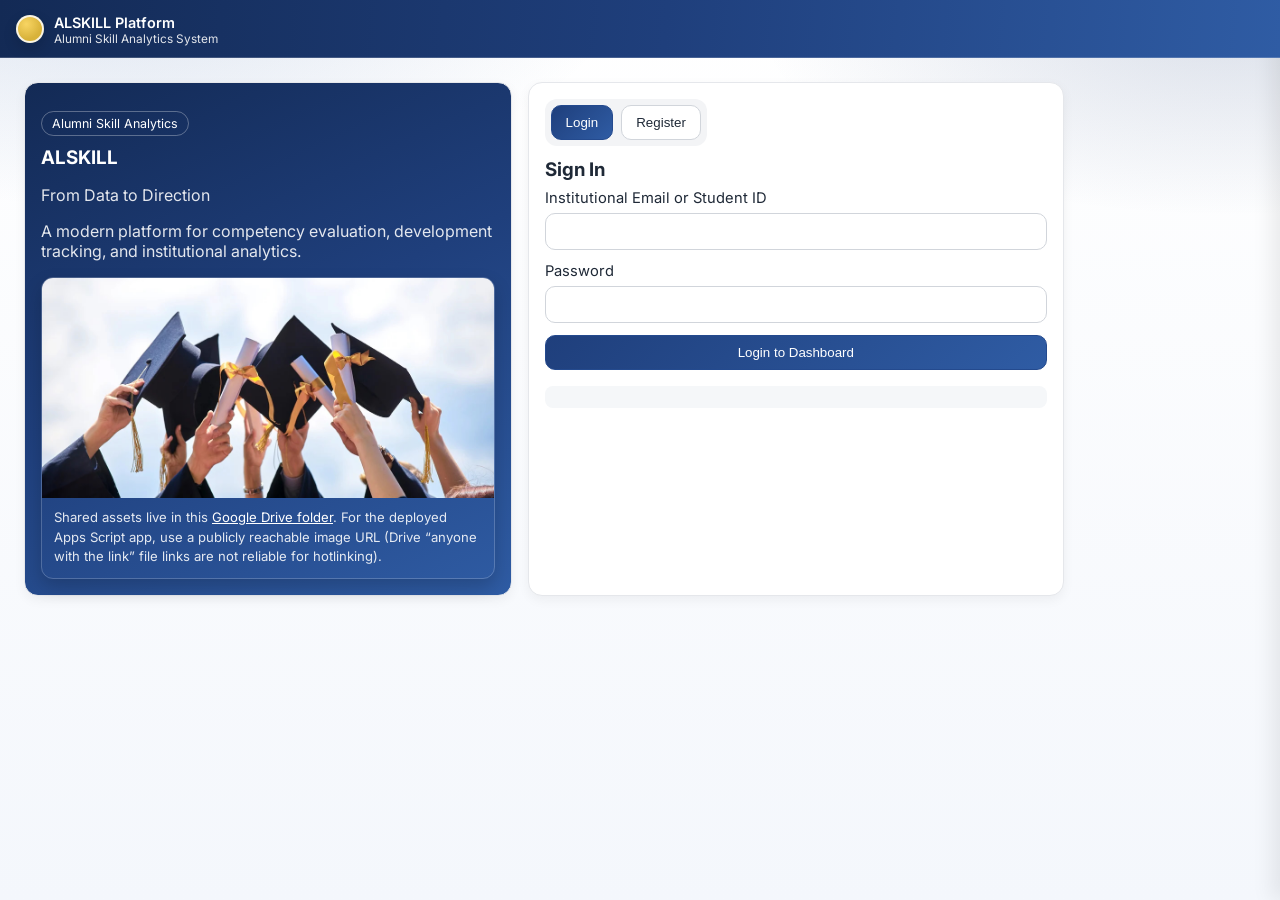
==== commit 1aa2fb75: "added new questions main" ====
--- a/index.html
+++ b/index.html
@@ -1,15 +1,15 @@
-<!DOCTYPE html>
+﻿<!DOCTYPE html>
 <html lang="en">
   <head>
     <meta charset="UTF-8" />
     <meta name="viewport" content="width=device-width, initial-scale=1.0" />
-    <title>ALSKILL — Login</title>
+    <title>ALSKILL</title>
     <link rel="preconnect" href="https://fonts.googleapis.com" />
     <link rel="preconnect" href="https://fonts.gstatic.com" crossorigin />
     <link href="https://fonts.googleapis.com/css2?family=Inter:wght@400;500;600;700&display=swap" rel="stylesheet" />
     <link rel="stylesheet" href="styles.css" />
   </head>
-  <body data-page="auth">
+  <body>
     <header class="global-header">
       <div class="global-brand">
         <span class="logo-mark" aria-hidden="true"></span>
@@ -20,25 +20,36 @@
       </div>
     </header>
 
-    <main class="auth-page active">
+    <main id="authSection" class="auth-page panel active">
       <section class="auth-shell">
         <aside class="auth-brand card fade-up">
           <p class="auth-badge">Alumni Skill Analytics</p>
           <h1>ALSKILL</h1>
           <p class="tagline">From Data to Direction</p>
-          <p class="section-note">
-            Sign in here. Alumni go to the main dashboard; administrators go to the analytics dashboard.
-            Use <strong>Register</strong> if you need a new alumni account.
-          </p>
+          <p class="section-note">A modern platform for competency evaluation, development tracking, and institutional analytics.</p>
           <div class="login-photo-wrap">
             <a
               href="https://drive.google.com/drive/folders/1-4hWPQS8pv8dxlUZgwrwJFnC7xamZkTt"
               target="_blank"
               rel="noopener noreferrer"
-              title="Asset folder on Google Drive"
+              title="Open ALSKILL asset folder on Google Drive"
             >
-              <img class="login-photo" src="img1.jpg" alt="Branding" />
+              <img
+                class="login-photo"
+                src="img1.jpg"
+                alt="Branding image — replace img1.jpg or open the Drive asset folder"
+              />
             </a>
+            <p style="padding: 10px 12px 12px; margin: 0; color: rgba(255,255,255,.88); font-size: .82rem; line-height: 1.45;">
+              Shared assets live in this
+              <a
+                href="https://drive.google.com/drive/folders/1-4hWPQS8pv8dxlUZgwrwJFnC7xamZkTt"
+                target="_blank"
+                rel="noopener noreferrer"
+                style="color: #fff; text-decoration: underline;"
+              >Google Drive folder</a>.
+              For the deployed Apps Script app, use a publicly reachable image URL (Drive “anyone with the link” file links are not reliable for hotlinking).
+            </p>
           </div>
         </aside>
 
@@ -53,7 +64,7 @@
             <form id="loginForm" class="form">
               <label>Institutional Email or Student ID<input type="text" name="email" required /></label>
               <label>Password<input type="password" name="password" required /></label>
-              <button type="submit" class="primary ripple">Continue</button>
+              <button type="submit" class="primary ripple">Login to Dashboard</button>
             </form>
             <p id="loginStatus" class="status feedback"></p>
           </div>
@@ -84,6 +95,169 @@
       </section>
     </main>
 
+    <div id="appShell" class="app-shell hidden">
+      <aside id="sidebar" class="sidebar">
+        <div class="brand">
+          <button id="sidebarToggleBtn" class="icon-btn ripple" type="button" title="Toggle sidebar">☰</button>
+          <div class="brand-text">
+            <h2>ALSKILL</h2>
+            <p>Analytics Dashboard</p>
+          </div>
+        </div>
+        <nav class="side-nav">
+          <button class="nav-btn ripple active" data-section="alumniSection"><span>▣</span><em>Dashboard</em></button>
+          <button class="nav-btn ripple" data-section="adminSection"><span>◉</span><em>Analytics</em></button>
+          <button class="nav-btn ripple" data-section="infoSection"><span>☰</span><em>Reports</em></button>
+          <button class="nav-btn ripple" data-section="settingsSection"><span>⚙</span><em>Settings</em></button>
+        </nav>
+      </aside>
+
+      <section class="workspace">
+        <header class="topbar">
+          <div class="top-search">
+            <input id="globalSearch" type="text" placeholder="Search course, alumni, or category..." />
+          </div>
+          <div class="top-actions">
+            <button class="icon-btn ripple" type="button" title="Notifications">🔔</button>
+            <span id="sessionLabel" class="muted">Not logged in</span>
+            <button id="topLogoutBtn" class="ghost ripple">Logout</button>
+          </div>
+        </header>
+
+        <main class="container">
+          <section id="alumniSection" class="panel">
+            <h2>Skills Brain Dashboard</h2>
+            <p class="section-note">Explore hard and soft skills on the brain map, complete the frequency-based assessment, and review your soft-skill profile.</p>
+            <div id="alumniKpi" class="kpi-grid"></div>
+            <article class="card brain-card">
+              <div class="brain-card-head">
+                <h3>Your Skills Brain</h3>
+                <button id="clearBrainFilterBtn" class="ghost ripple" type="button">Show All Skills</button>
+              </div>
+              <div id="brainDashboard" class="brain-dashboard" aria-live="polite"></div>
+            </article>
+            <div class="grid two">
+              <article class="card">
+                <h3>Soft Skill Analysis</h3>
+                <div id="softSkillAnalysis" class="soft-skill-analysis muted">Complete the assessment to generate your soft-skill analysis.</div>
+              </article>
+              <article class="card">
+                <h3>Profile Summary</h3>
+                <div id="profileCard" class="muted">Please log in as Alumni to view profile details.</div>
+              </article>
+            </div>
+            <article class="card">
+              <h3>Skill Assessment</h3>
+              <p class="muted">Answer how often each statement applies to you: Always, Sometimes, Maybe, or Never.</p>
+              <div class="inline-controls">
+                <label>Course
+                  <select id="questionCourseSelect">
+                    <option>BSIT</option>
+                    <option>BSBA - Marketing</option>
+                    <option>BSED</option>
+                    <option>BEED</option>
+                    <option>BECED</option>
+                  </select>
+                </label>
+                <button id="loadQuestionsBtn" class="ghost ripple" type="button">Load Assessment</button>
+              </div>
+              <p id="questionFilterNote" class="muted"></p>
+              <form id="questionnaireForm" class="form assessment-form"></form>
+              <button id="submitResponsesBtn" class="primary ripple" type="button">Submit Assessment</button>
+            </article>
+            <div class="grid two">
+              <article class="card">
+                <h3>Skill Score Cards</h3>
+                <div id="scoreCards" class="cards-inline muted">No computed scores yet.</div>
+              </article>
+              <article class="card">
+                <h3>Category Breakdown</h3>
+                <canvas id="alumniBarChart" width="420" height="220"></canvas>
+                <canvas id="alumniRadarChart" width="420" height="220"></canvas>
+              </article>
+            </div>
+          </section>
+
+          <section id="adminSection" class="panel">
+            <h2>Analytics</h2>
+            <p class="section-note">Course-level insights and category-based proficiency analytics with drill-down support.</p>
+            <div id="adminKpi" class="kpi-grid"></div>
+            <div class="grid two">
+              <article class="card">
+                <h3>Course Performance</h3>
+                <p class="muted">Click bars or chips to open detailed records.</p>
+                <canvas id="courseChart" width="420" height="240"></canvas>
+                <div id="courseList" class="click-list"></div>
+              </article>
+              <article class="card">
+                <h3>Category Distribution</h3>
+                <canvas id="categoryChart" width="420" height="240"></canvas>
+                <div id="categoryList" class="click-list"></div>
+              </article>
+            </div>
+            <article class="card">
+              <h3>Alumni Performance Index</h3>
+              <div id="rankingTableWrap" class="table-wrap skeleton"></div>
+            </article>
+          </section>
+
+          <section id="infoSection" class="panel">
+            <h2>Reports</h2>
+            <div class="grid two">
+              <article class="card">
+                <h3>Purpose and Importance</h3>
+                <ul>
+                  <li>Evaluate alumni competencies through structured assessment metrics.</li>
+                  <li>Identify development areas and high-proficiency clusters.</li>
+                  <li>Support evidence-based program and curriculum enhancement.</li>
+                  <li>Institution-identifying details are intentionally withheld pending formal defense.</li>
+                </ul>
+              </article>
+              <article class="card">
+                <h3>Process and Stack</h3>
+                <ol>
+                  <li>Alumni submit assessment responses.</li>
+                  <li>System computes category competency scores.</li>
+                  <li>Data is stored in Google Sheets via Apps Script.</li>
+                  <li>Dashboard visualizes trends and rankings.</li>
+                </ol>
+              </article>
+            </div>
+          </section>
+
+          <section id="settingsSection" class="panel">
+            <h2>Settings</h2>
+            <article class="card">
+              <h3>Profile Preferences</h3>
+              <form class="form">
+                <label>Display Name<input type="text" placeholder="Enter display name" /></label>
+                <label>Email Notifications
+                  <select>
+                    <option>Enabled</option>
+                    <option>Disabled</option>
+                  </select>
+                </label>
+                <label>Theme
+                  <select>
+                    <option>Minimal Light</option>
+                  </select>
+                </label>
+                <button class="primary ripple" type="button">Save Preferences</button>
+              </form>
+            </article>
+          </section>
+        </main>
+      </section>
+    </div>
+
+    <div id="drillDownPanel" class="drill-panel" aria-hidden="true">
+      <div class="drill-head">
+        <h3 id="drillTitle">Detail View</h3>
+        <button id="closeDrillBtn" class="ghost ripple">Close</button>
+      </div>
+      <div id="drillBody" class="drill-body"></div>
+    </div>
+
     <script src="app.js"></script>
   </body>
 </html>
--- a/styles.css
+++ b/styles.css
@@ -175,9 +175,86 @@
 @keyframes ripple { to { opacity: 0; transform: translate(-50%, -50%) scale(16); } }
 @keyframes fadeUp { from { opacity: 0; transform: translateY(10px); } to { opacity: 1; transform: translateY(0); } }
 
+/* Brain skills dashboard */
+.brain-card { overflow: hidden; }
+.brain-card-head { display: flex; align-items: center; justify-content: space-between; gap: 12px; margin-bottom: 12px; }
+.brain-dashboard { padding: 8px 4px 4px; }
+.brain-headers { display: grid; grid-template-columns: 1fr 1fr; gap: 12px; margin-bottom: 10px; }
+.brain-side-title {
+  text-align: center; font-weight: 700; letter-spacing: 0.06em; font-size: 0.78rem; text-transform: uppercase;
+}
+.brain-side-title.hard { color: #2a9d8f; }
+.brain-side-title.soft { color: #e76f51; }
+.brain-map {
+  display: grid; grid-template-columns: 1fr 6px 1fr; gap: 10px; align-items: stretch;
+  border-radius: 120px 120px 90px 90px; padding: 14px; background: linear-gradient(180deg, #f8fafc 0%, #eef2f7 100%);
+  border: 1px solid var(--border); min-height: 320px;
+}
+.brain-divider {
+  border-radius: 999px;
+  background: linear-gradient(180deg, rgba(42, 157, 143, 0.35), rgba(231, 111, 81, 0.35));
+}
+.brain-half { display: grid; gap: 10px; align-content: center; }
+.brain-lobe {
+  position: relative; overflow: hidden; text-align: left; border: 2px solid transparent; border-radius: 18px;
+  padding: 12px 12px 10px; min-height: 78px; display: grid; gap: 4px; transition: transform .2s ease, box-shadow .2s ease, border-color .2s ease;
+}
+.brain-lobe.hard { background: linear-gradient(145deg, #2a9d8f 0%, #3bb5a6 100%); color: #fff; }
+.brain-lobe.soft { background: linear-gradient(145deg, #f4a261 0%, #e76f51 100%); color: #fff; }
+.brain-lobe:hover { transform: translateY(-2px); box-shadow: 0 8px 16px rgba(0,0,0,.12); }
+.brain-lobe.active { border-color: #fff; box-shadow: 0 0 0 3px rgba(31, 63, 124, 0.35); }
+.brain-lobe.scored { box-shadow: inset 0 -18px 0 rgba(255,255,255,.12); }
+.lobe-icon { font-size: 1.1rem; }
+.lobe-label { font-size: 0.82rem; font-weight: 600; line-height: 1.25; }
+.lobe-score { font-size: 0.78rem; opacity: 0.95; }
+.lobe-fill {
+  position: absolute; left: 0; bottom: 0; height: 4px; width: var(--fill, 0%);
+  background: rgba(255,255,255,.85); transition: width .35s ease;
+}
+.brain-hint { margin: 10px 2px 0; font-size: 0.86rem; }
+
+.assessment-form { gap: 14px; }
+.assessment-item {
+  border: 1px solid var(--border); border-radius: 12px; padding: 12px; margin: 0; background: #fcfdff;
+}
+.assessment-item legend {
+  font-size: 0.95rem; font-weight: 500; padding: 0 4px 8px; line-height: 1.45;
+}
+.assessment-item small { color: var(--muted); font-weight: 400; }
+.skill-pill {
+  display: inline-block; font-size: 0.68rem; text-transform: uppercase; letter-spacing: 0.04em;
+  border-radius: 999px; padding: 2px 8px; margin-right: 6px; vertical-align: middle;
+}
+.skill-pill.hard { background: rgba(42, 157, 143, 0.16); color: #1f6f64; }
+.skill-pill.soft { background: rgba(244, 162, 97, 0.22); color: #9a4d12; }
+.freq-group { display: grid; grid-template-columns: repeat(4, minmax(0, 1fr)); gap: 8px; }
+.freq-choice {
+  display: grid; justify-items: center; gap: 6px; padding: 8px 6px; border: 1px solid #dbe3ee;
+  border-radius: 10px; background: #fff; font-size: 0.82rem; cursor: pointer; transition: .2s ease;
+}
+.freq-choice:has(input:checked) {
+  border-color: var(--primary); background: #eef4ff; color: var(--primary); font-weight: 600;
+}
+.freq-choice input { margin: 0; accent-color: var(--primary); }
+
+.soft-skill-analysis { min-height: 120px; }
+.soft-summary-grid { display: grid; grid-template-columns: repeat(auto-fit, minmax(160px, 1fr)); gap: 10px; margin-bottom: 14px; }
+.soft-summary-card {
+  border: 1px solid var(--border); border-radius: 12px; padding: 12px; background: #fff;
+}
+.soft-summary-card.highlight { border-color: #f4a261; background: linear-gradient(160deg, #fff9f3 0%, #fff 100%); }
+.soft-bars { display: grid; gap: 10px; }
+.soft-bar-row { display: grid; grid-template-columns: 130px 1fr 42px; gap: 10px; align-items: center; font-size: 0.88rem; }
+.soft-bar-track { height: 10px; border-radius: 999px; background: #eceff3; overflow: hidden; }
+.soft-bar-fill { height: 100%; border-radius: 999px; background: linear-gradient(90deg, #f4a261, #e76f51); }
+
 @media (max-width: 980px) {
   .auth-shell { grid-template-columns: 1fr; }
   .app-shell { grid-template-columns: 1fr; }
   .sidebar { position: fixed; left: 0; top: 58px; transform: translateX(-100%); width: 240px; z-index: 30; transition: .3s ease; height: calc(100vh - 58px); }
   .sidebar.open { transform: translateX(0); }
-}
+  .brain-map { border-radius: 24px; grid-template-columns: 1fr; }
+  .brain-divider { height: 6px; width: 100%; }
+  .freq-group { grid-template-columns: repeat(2, minmax(0, 1fr)); }
+  .soft-bar-row { grid-template-columns: 1fr; }
+}
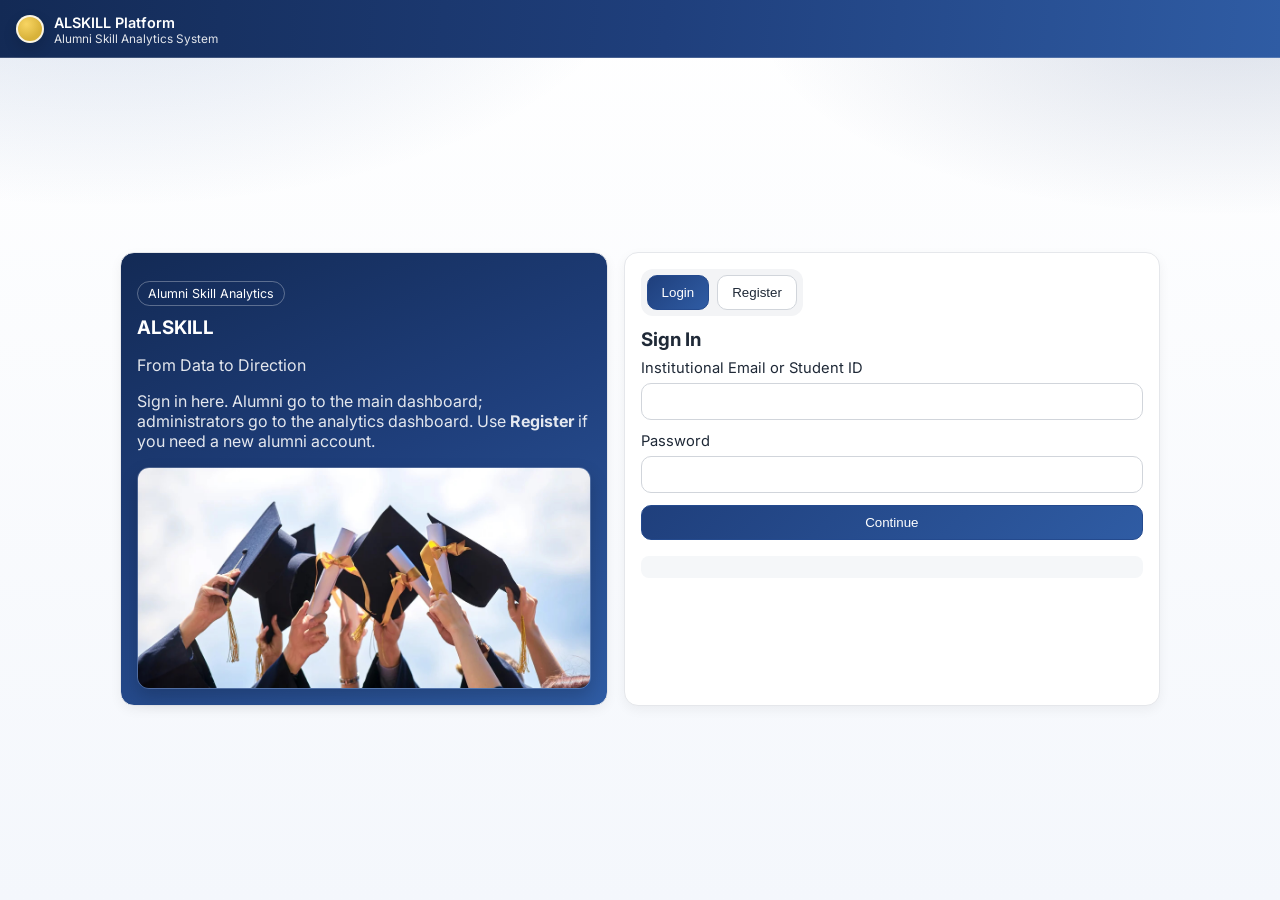
==== commit 6bb4f206: "added new questions" ====
--- a/index.html
+++ b/index.html
@@ -1,15 +1,15 @@
-﻿<!DOCTYPE html>
+<!DOCTYPE html>
 <html lang="en">
   <head>
     <meta charset="UTF-8" />
     <meta name="viewport" content="width=device-width, initial-scale=1.0" />
-    <title>ALSKILL</title>
+    <title>ALSKILL — Login</title>
     <link rel="preconnect" href="https://fonts.googleapis.com" />
     <link rel="preconnect" href="https://fonts.gstatic.com" crossorigin />
     <link href="https://fonts.googleapis.com/css2?family=Inter:wght@400;500;600;700&display=swap" rel="stylesheet" />
     <link rel="stylesheet" href="styles.css" />
   </head>
-  <body>
+  <body data-page="auth">
     <header class="global-header">
       <div class="global-brand">
         <span class="logo-mark" aria-hidden="true"></span>
@@ -20,36 +20,25 @@
       </div>
     </header>
 
-    <main id="authSection" class="auth-page panel active">
+    <main class="auth-page active">
       <section class="auth-shell">
         <aside class="auth-brand card fade-up">
           <p class="auth-badge">Alumni Skill Analytics</p>
           <h1>ALSKILL</h1>
           <p class="tagline">From Data to Direction</p>
-          <p class="section-note">A modern platform for competency evaluation, development tracking, and institutional analytics.</p>
+          <p class="section-note">
+            Sign in here. Alumni go to the main dashboard; administrators go to the analytics dashboard.
+            Use <strong>Register</strong> if you need a new alumni account.
+          </p>
           <div class="login-photo-wrap">
             <a
               href="https://drive.google.com/drive/folders/1-4hWPQS8pv8dxlUZgwrwJFnC7xamZkTt"
               target="_blank"
               rel="noopener noreferrer"
-              title="Open ALSKILL asset folder on Google Drive"
+              title="Asset folder on Google Drive"
             >
-              <img
-                class="login-photo"
-                src="img1.jpg"
-                alt="Branding image — replace img1.jpg or open the Drive asset folder"
-              />
+              <img class="login-photo" src="img1.jpg" alt="Branding" />
             </a>
-            <p style="padding: 10px 12px 12px; margin: 0; color: rgba(255,255,255,.88); font-size: .82rem; line-height: 1.45;">
-              Shared assets live in this
-              <a
-                href="https://drive.google.com/drive/folders/1-4hWPQS8pv8dxlUZgwrwJFnC7xamZkTt"
-                target="_blank"
-                rel="noopener noreferrer"
-                style="color: #fff; text-decoration: underline;"
-              >Google Drive folder</a>.
-              For the deployed Apps Script app, use a publicly reachable image URL (Drive “anyone with the link” file links are not reliable for hotlinking).
-            </p>
           </div>
         </aside>
 
@@ -64,7 +53,7 @@
             <form id="loginForm" class="form">
               <label>Institutional Email or Student ID<input type="text" name="email" required /></label>
               <label>Password<input type="password" name="password" required /></label>
-              <button type="submit" class="primary ripple">Login to Dashboard</button>
+              <button type="submit" class="primary ripple">Continue</button>
             </form>
             <p id="loginStatus" class="status feedback"></p>
           </div>
@@ -75,17 +64,19 @@
               <label>Full Name<input type="text" name="name" required /></label>
               <label>Institutional Email<input type="email" name="email" required /></label>
               <label>Password<input type="password" name="password" required /></label>
-              <label>Course
-                <select name="course" required>
-                  <option value="">Select course</option>
-                  <option>BSIT</option>
-                  <option>BSBA - Marketing</option>
-                  <option>BSED</option>
-                  <option>BEED</option>
-                  <option>BECED</option>
+              <label>Program
+                <select name="course" id="registerCourseSelect" required>
+                  <option value="">Select program</option>
+                  <option value="BSIT">Bachelor of Science in Information Technology</option>
+                  <option value="BSBA">Bachelor of Science in Business Administration</option>
+                  <option value="BSED">Bachelor of Science in Secondary Education</option>
+                  <option value="BECED">Bachelor of Science in Early Childhood Education</option>
+                  <option value="BEED">Bachelor of Science in Elementary Education</option>
                 </select>
               </label>
-              <label>Major<input type="text" name="major" placeholder="Optional" /></label>
+              <label for="registerMajorSelect">Major</label>
+              <select name="major" id="registerMajorSelect" aria-describedby="registerMajorHelp"></select>
+              <p id="registerMajorHelp" class="field-hint register-major-hint"></p>
               <label>Batch<input type="number" name="batch" min="1990" max="2100" required /></label>
               <button type="submit" class="primary ripple">Create Account</button>
             </form>
@@ -95,169 +86,6 @@
       </section>
     </main>
 
-    <div id="appShell" class="app-shell hidden">
-      <aside id="sidebar" class="sidebar">
-        <div class="brand">
-          <button id="sidebarToggleBtn" class="icon-btn ripple" type="button" title="Toggle sidebar">☰</button>
-          <div class="brand-text">
-            <h2>ALSKILL</h2>
-            <p>Analytics Dashboard</p>
-          </div>
-        </div>
-        <nav class="side-nav">
-          <button class="nav-btn ripple active" data-section="alumniSection"><span>▣</span><em>Dashboard</em></button>
-          <button class="nav-btn ripple" data-section="adminSection"><span>◉</span><em>Analytics</em></button>
-          <button class="nav-btn ripple" data-section="infoSection"><span>☰</span><em>Reports</em></button>
-          <button class="nav-btn ripple" data-section="settingsSection"><span>⚙</span><em>Settings</em></button>
-        </nav>
-      </aside>
-
-      <section class="workspace">
-        <header class="topbar">
-          <div class="top-search">
-            <input id="globalSearch" type="text" placeholder="Search course, alumni, or category..." />
-          </div>
-          <div class="top-actions">
-            <button class="icon-btn ripple" type="button" title="Notifications">🔔</button>
-            <span id="sessionLabel" class="muted">Not logged in</span>
-            <button id="topLogoutBtn" class="ghost ripple">Logout</button>
-          </div>
-        </header>
-
-        <main class="container">
-          <section id="alumniSection" class="panel">
-            <h2>Skills Brain Dashboard</h2>
-            <p class="section-note">Explore hard and soft skills on the brain map, complete the frequency-based assessment, and review your soft-skill profile.</p>
-            <div id="alumniKpi" class="kpi-grid"></div>
-            <article class="card brain-card">
-              <div class="brain-card-head">
-                <h3>Your Skills Brain</h3>
-                <button id="clearBrainFilterBtn" class="ghost ripple" type="button">Show All Skills</button>
-              </div>
-              <div id="brainDashboard" class="brain-dashboard" aria-live="polite"></div>
-            </article>
-            <div class="grid two">
-              <article class="card">
-                <h3>Soft Skill Analysis</h3>
-                <div id="softSkillAnalysis" class="soft-skill-analysis muted">Complete the assessment to generate your soft-skill analysis.</div>
-              </article>
-              <article class="card">
-                <h3>Profile Summary</h3>
-                <div id="profileCard" class="muted">Please log in as Alumni to view profile details.</div>
-              </article>
-            </div>
-            <article class="card">
-              <h3>Skill Assessment</h3>
-              <p class="muted">Answer how often each statement applies to you: Always, Sometimes, Maybe, or Never.</p>
-              <div class="inline-controls">
-                <label>Course
-                  <select id="questionCourseSelect">
-                    <option>BSIT</option>
-                    <option>BSBA - Marketing</option>
-                    <option>BSED</option>
-                    <option>BEED</option>
-                    <option>BECED</option>
-                  </select>
-                </label>
-                <button id="loadQuestionsBtn" class="ghost ripple" type="button">Load Assessment</button>
-              </div>
-              <p id="questionFilterNote" class="muted"></p>
-              <form id="questionnaireForm" class="form assessment-form"></form>
-              <button id="submitResponsesBtn" class="primary ripple" type="button">Submit Assessment</button>
-            </article>
-            <div class="grid two">
-              <article class="card">
-                <h3>Skill Score Cards</h3>
-                <div id="scoreCards" class="cards-inline muted">No computed scores yet.</div>
-              </article>
-              <article class="card">
-                <h3>Category Breakdown</h3>
-                <canvas id="alumniBarChart" width="420" height="220"></canvas>
-                <canvas id="alumniRadarChart" width="420" height="220"></canvas>
-              </article>
-            </div>
-          </section>
-
-          <section id="adminSection" class="panel">
-            <h2>Analytics</h2>
-            <p class="section-note">Course-level insights and category-based proficiency analytics with drill-down support.</p>
-            <div id="adminKpi" class="kpi-grid"></div>
-            <div class="grid two">
-              <article class="card">
-                <h3>Course Performance</h3>
-                <p class="muted">Click bars or chips to open detailed records.</p>
-                <canvas id="courseChart" width="420" height="240"></canvas>
-                <div id="courseList" class="click-list"></div>
-              </article>
-              <article class="card">
-                <h3>Category Distribution</h3>
-                <canvas id="categoryChart" width="420" height="240"></canvas>
-                <div id="categoryList" class="click-list"></div>
-              </article>
-            </div>
-            <article class="card">
-              <h3>Alumni Performance Index</h3>
-              <div id="rankingTableWrap" class="table-wrap skeleton"></div>
-            </article>
-          </section>
-
-          <section id="infoSection" class="panel">
-            <h2>Reports</h2>
-            <div class="grid two">
-              <article class="card">
-                <h3>Purpose and Importance</h3>
-                <ul>
-                  <li>Evaluate alumni competencies through structured assessment metrics.</li>
-                  <li>Identify development areas and high-proficiency clusters.</li>
-                  <li>Support evidence-based program and curriculum enhancement.</li>
-                  <li>Institution-identifying details are intentionally withheld pending formal defense.</li>
-                </ul>
-              </article>
-              <article class="card">
-                <h3>Process and Stack</h3>
-                <ol>
-                  <li>Alumni submit assessment responses.</li>
-                  <li>System computes category competency scores.</li>
-                  <li>Data is stored in Google Sheets via Apps Script.</li>
-                  <li>Dashboard visualizes trends and rankings.</li>
-                </ol>
-              </article>
-            </div>
-          </section>
-
-          <section id="settingsSection" class="panel">
-            <h2>Settings</h2>
-            <article class="card">
-              <h3>Profile Preferences</h3>
-              <form class="form">
-                <label>Display Name<input type="text" placeholder="Enter display name" /></label>
-                <label>Email Notifications
-                  <select>
-                    <option>Enabled</option>
-                    <option>Disabled</option>
-                  </select>
-                </label>
-                <label>Theme
-                  <select>
-                    <option>Minimal Light</option>
-                  </select>
-                </label>
-                <button class="primary ripple" type="button">Save Preferences</button>
-              </form>
-            </article>
-          </section>
-        </main>
-      </section>
-    </div>
-
-    <div id="drillDownPanel" class="drill-panel" aria-hidden="true">
-      <div class="drill-head">
-        <h3 id="drillTitle">Detail View</h3>
-        <button id="closeDrillBtn" class="ghost ripple">Close</button>
-      </div>
-      <div id="drillBody" class="drill-body"></div>
-    </div>
-
     <script src="app.js"></script>
   </body>
 </html>
--- a/styles.css
+++ b/styles.css
@@ -107,28 +107,213 @@
   text-decoration: underline;
 }
 .auth-switch { display: inline-flex; gap: 8px; background: #f3f4f6; border-radius: 12px; padding: 6px; margin-bottom: 12px; }
+.register-major-hint {
+  margin: -4px 0 12px;
+  min-height: 1.25em;
+}
 .fade-up { animation: fadeUp .75s ease both; }
 
-.app-shell { display: grid; grid-template-columns: 260px 1fr; min-height: calc(100vh - 58px); margin-top: 58px; }
+.app-shell {
+  display: grid;
+  grid-template-columns: minmax(240px, 280px) minmax(0, 1fr);
+  min-height: calc(100vh - 58px);
+  margin-top: 58px;
+  transition: grid-template-columns 0.32s cubic-bezier(0.4, 0, 0.2, 1);
+}
+.app-shell.sidebar-collapsed {
+  grid-template-columns: 76px minmax(0, 1fr);
+}
 .sidebar {
-  position: sticky; top: 58px; height: calc(100vh - 58px); background: #fff; border-right: 1px solid var(--border);
-  padding: 16px 12px; transition: width .25s ease; overflow: hidden;
-}
-.sidebar { background: linear-gradient(180deg, rgba(31, 63, 124, 0.05) 0%, rgba(31, 63, 124, 0.01) 90%), #ffffff; }
-.sidebar.collapsed { width: 82px; }
-.brand { display: flex; align-items: center; gap: 10px; margin-bottom: 18px; }
-.brand h2 { font-size: 1.05rem; margin: 0; }
-.brand p { margin: 0; font-size: .8rem; color: var(--muted); }
-.sidebar.collapsed .brand-text { opacity: 0; width: 0; pointer-events: none; transition: .2s; }
-.side-nav { display: grid; gap: 8px; }
-.side-nav .nav-btn { display: flex; align-items: center; gap: 10px; justify-content: flex-start; }
+  position: sticky;
+  top: 58px;
+  align-self: start;
+  height: calc(100vh - 58px);
+  background: linear-gradient(175deg, rgba(31, 63, 124, 0.07) 0%, rgba(255, 255, 255, 0.96) 42%, #ffffff 100%);
+  border-right: 1px solid var(--border);
+  overflow: hidden;
+  z-index: 25;
+  transition: box-shadow 0.25s ease;
+}
+.sidebar-inner {
+  padding: 18px 14px;
+  height: 100%;
+  overflow-x: hidden;
+  overflow-y: auto;
+}
+.sidebar.collapsed .sidebar-inner {
+  padding-left: 12px;
+  padding-right: 12px;
+}
+.sidebar.collapsed {
+  box-shadow: inset -1px 0 0 rgba(31, 63, 124, 0.06);
+}
+.brand {
+  display: flex;
+  align-items: center;
+  gap: 10px;
+  margin-bottom: 22px;
+  padding-bottom: 16px;
+  border-bottom: 1px solid rgba(31, 63, 124, 0.08);
+}
+.brand h2 { font-size: 1.05rem; margin: 0; letter-spacing: -0.02em; }
+.brand p { margin: 0; font-size: .78rem; color: var(--muted); text-transform: uppercase; letter-spacing: 0.06em; }
+.app-shell.sidebar-collapsed .brand-text {
+  opacity: 0;
+  width: 0;
+  height: 0;
+  overflow: hidden;
+  pointer-events: none;
+  transition: opacity 0.2s ease;
+}
+.side-nav { display: grid; gap: 6px; }
+.side-nav .nav-btn { display: flex; align-items: flex-start; gap: 10px; justify-content: flex-start; }
 .side-nav .nav-btn em { font-style: normal; transition: opacity .2s ease; }
-.sidebar.collapsed .side-nav .nav-btn em { opacity: 0; width: 0; }
 .side-nav .nav-btn.active,
-.side-nav .nav-btn:hover { background: #f1f5f9; border-color: #cbd5e1; transform: translateY(-1px); }
-.icon-btn { width: 36px; height: 36px; display: grid; place-items: center; padding: 0; border-radius: 10px; }
-
-.workspace { min-width: 0; }
+.side-nav .nav-btn:hover {
+  background: rgba(31, 63, 124, 0.07);
+  border-color: rgba(31, 63, 124, 0.15);
+  transform: translateY(0);
+  box-shadow: 0 1px 0 rgba(255, 255, 255, 0.8) inset;
+}
+.icon-btn { width: 38px; height: 38px; display: grid; place-items: center; padding: 0; border-radius: 11px; flex-shrink: 0; }
+
+.nav-btn--ico {
+  text-align: left;
+  align-items: flex-start;
+}
+.nav-ico {
+  flex-shrink: 0;
+  width: 38px;
+  height: 38px;
+  display: grid;
+  place-items: center;
+  border-radius: 10px;
+  background: rgba(31, 63, 124, 0.06);
+  color: var(--primary-deep);
+  transition: background 0.2s ease, color 0.2s ease;
+}
+.nav-btn--ico.active .nav-ico,
+.nav-btn--ico:hover .nav-ico {
+  background: rgba(31, 63, 124, 0.14);
+  color: var(--primary-deep);
+}
+.app-shell.sidebar-collapsed .nav-btn-core {
+  opacity: 0;
+  width: 0;
+  height: 0;
+  overflow: hidden;
+  position: absolute;
+  pointer-events: none;
+}
+.app-shell.sidebar-collapsed .nav-btn--ico {
+  justify-content: center;
+  padding: 12px 10px;
+}
+.app-shell.sidebar-collapsed .nav-ico {
+  width: 40px;
+  height: 40px;
+}
+.app-shell.sidebar-collapsed .brand {
+  justify-content: center;
+  border-bottom: none;
+  padding-bottom: 8px;
+  margin-bottom: 12px;
+}
+
+.sidebar-backdrop {
+  display: none;
+  position: fixed;
+  inset: 0;
+  top: 58px;
+  background: rgba(15, 23, 42, 0.45);
+  z-index: 28;
+  opacity: 0;
+  transition: opacity 0.28s ease;
+  pointer-events: none;
+}
+.sidebar-backdrop.is-visible {
+  opacity: 1;
+  pointer-events: auto;
+}
+
+.workspace {
+  min-width: 0;
+  position: relative;
+}
+
+/* Alumni workspace — full-panel load state (session + remote sync) */
+.workspace-loading-overlay {
+  position: absolute;
+  inset: 0;
+  z-index: 40;
+  display: flex;
+  align-items: flex-start;
+  justify-content: center;
+  padding: clamp(64px, 16vh, 112px) 20px 32px;
+  background: rgba(248, 250, 252, 0.94);
+  backdrop-filter: blur(8px);
+  opacity: 0;
+  visibility: hidden;
+  pointer-events: none;
+  transition: opacity 0.28s ease, visibility 0.28s;
+}
+
+.workspace-loading-overlay--visible {
+  opacity: 1;
+  visibility: visible;
+  pointer-events: auto;
+}
+
+.workspace-loading-card {
+  max-width: 400px;
+  text-align: center;
+  padding: 28px 26px 30px;
+  border-radius: 16px;
+  border: 1px solid var(--border);
+  background: #fff;
+  box-shadow: 0 16px 48px rgba(15, 23, 42, 0.08);
+}
+
+.workspace-loading-spinner {
+  width: 44px;
+  height: 44px;
+  margin: 0 auto 18px;
+  border-radius: 50%;
+  border: 3px solid #e2e8f0;
+  border-top-color: var(--primary, #1f3f7c);
+  animation: workspaceLoadSpin 0.75s linear infinite;
+}
+
+.workspace-loading-title {
+  margin: 0 0 8px;
+  font-size: 1.1rem;
+  font-weight: 700;
+  color: var(--ink);
+  letter-spacing: -0.02em;
+}
+
+.workspace-loading-sub {
+  margin: 0;
+  font-size: 0.88rem;
+  line-height: 1.5;
+  color: var(--muted);
+}
+
+@keyframes workspaceLoadSpin {
+  to {
+    transform: rotate(360deg);
+  }
+}
+
+@media (prefers-reduced-motion: reduce) {
+  .workspace-loading-spinner {
+    animation: none;
+    border-top-color: #94a3b8;
+  }
+  .workspace-loading-overlay {
+    transition: none;
+  }
+}
 .topbar {
   position: sticky; top: 58px; z-index: 5; display: flex; align-items: center; justify-content: space-between;
   gap: 16px; background: linear-gradient(90deg, rgba(255,255,255,0.94) 0%, rgba(242,247,255,0.92) 100%); backdrop-filter: blur(6px); border-bottom: 1px solid var(--border); padding: 12px 18px;
@@ -175,86 +360,2005 @@
 @keyframes ripple { to { opacity: 0; transform: translate(-50%, -50%) scale(16); } }
 @keyframes fadeUp { from { opacity: 0; transform: translateY(10px); } to { opacity: 1; transform: translateY(0); } }
 
-/* Brain skills dashboard */
-.brain-card { overflow: hidden; }
-.brain-card-head { display: flex; align-items: center; justify-content: space-between; gap: 12px; margin-bottom: 12px; }
-.brain-dashboard { padding: 8px 4px 4px; }
-.brain-headers { display: grid; grid-template-columns: 1fr 1fr; gap: 12px; margin-bottom: 10px; }
-.brain-side-title {
-  text-align: center; font-weight: 700; letter-spacing: 0.06em; font-size: 0.78rem; text-transform: uppercase;
-}
-.brain-side-title.hard { color: #2a9d8f; }
-.brain-side-title.soft { color: #e76f51; }
-.brain-map {
-  display: grid; grid-template-columns: 1fr 6px 1fr; gap: 10px; align-items: stretch;
-  border-radius: 120px 120px 90px 90px; padding: 14px; background: linear-gradient(180deg, #f8fafc 0%, #eef2f7 100%);
-  border: 1px solid var(--border); min-height: 320px;
-}
-.brain-divider {
-  border-radius: 999px;
-  background: linear-gradient(180deg, rgba(42, 157, 143, 0.35), rgba(231, 111, 81, 0.35));
-}
-.brain-half { display: grid; gap: 10px; align-content: center; }
-.brain-lobe {
-  position: relative; overflow: hidden; text-align: left; border: 2px solid transparent; border-radius: 18px;
-  padding: 12px 12px 10px; min-height: 78px; display: grid; gap: 4px; transition: transform .2s ease, box-shadow .2s ease, border-color .2s ease;
-}
-.brain-lobe.hard { background: linear-gradient(145deg, #2a9d8f 0%, #3bb5a6 100%); color: #fff; }
-.brain-lobe.soft { background: linear-gradient(145deg, #f4a261 0%, #e76f51 100%); color: #fff; }
-.brain-lobe:hover { transform: translateY(-2px); box-shadow: 0 8px 16px rgba(0,0,0,.12); }
-.brain-lobe.active { border-color: #fff; box-shadow: 0 0 0 3px rgba(31, 63, 124, 0.35); }
-.brain-lobe.scored { box-shadow: inset 0 -18px 0 rgba(255,255,255,.12); }
-.lobe-icon { font-size: 1.1rem; }
-.lobe-label { font-size: 0.82rem; font-weight: 600; line-height: 1.25; }
-.lobe-score { font-size: 0.78rem; opacity: 0.95; }
-.lobe-fill {
-  position: absolute; left: 0; bottom: 0; height: 4px; width: var(--fill, 0%);
-  background: rgba(255,255,255,.85); transition: width .35s ease;
-}
-.brain-hint { margin: 10px 2px 0; font-size: 0.86rem; }
-
-.assessment-form { gap: 14px; }
-.assessment-item {
-  border: 1px solid var(--border); border-radius: 12px; padding: 12px; margin: 0; background: #fcfdff;
-}
-.assessment-item legend {
-  font-size: 0.95rem; font-weight: 500; padding: 0 4px 8px; line-height: 1.45;
-}
-.assessment-item small { color: var(--muted); font-weight: 400; }
-.skill-pill {
-  display: inline-block; font-size: 0.68rem; text-transform: uppercase; letter-spacing: 0.04em;
-  border-radius: 999px; padding: 2px 8px; margin-right: 6px; vertical-align: middle;
-}
-.skill-pill.hard { background: rgba(42, 157, 143, 0.16); color: #1f6f64; }
-.skill-pill.soft { background: rgba(244, 162, 97, 0.22); color: #9a4d12; }
-.freq-group { display: grid; grid-template-columns: repeat(4, minmax(0, 1fr)); gap: 8px; }
-.freq-choice {
-  display: grid; justify-items: center; gap: 6px; padding: 8px 6px; border: 1px solid #dbe3ee;
-  border-radius: 10px; background: #fff; font-size: 0.82rem; cursor: pointer; transition: .2s ease;
-}
-.freq-choice:has(input:checked) {
-  border-color: var(--primary); background: #eef4ff; color: var(--primary); font-weight: 600;
-}
-.freq-choice input { margin: 0; accent-color: var(--primary); }
-
-.soft-skill-analysis { min-height: 120px; }
-.soft-summary-grid { display: grid; grid-template-columns: repeat(auto-fit, minmax(160px, 1fr)); gap: 10px; margin-bottom: 14px; }
-.soft-summary-card {
-  border: 1px solid var(--border); border-radius: 12px; padding: 12px; background: #fff;
-}
-.soft-summary-card.highlight { border-color: #f4a261; background: linear-gradient(160deg, #fff9f3 0%, #fff 100%); }
-.soft-bars { display: grid; gap: 10px; }
-.soft-bar-row { display: grid; grid-template-columns: 130px 1fr 42px; gap: 10px; align-items: center; font-size: 0.88rem; }
-.soft-bar-track { height: 10px; border-radius: 999px; background: #eceff3; overflow: hidden; }
-.soft-bar-fill { height: 100%; border-radius: 999px; background: linear-gradient(90deg, #f4a261, #e76f51); }
-
 @media (max-width: 980px) {
   .auth-shell { grid-template-columns: 1fr; }
-  .app-shell { grid-template-columns: 1fr; }
-  .sidebar { position: fixed; left: 0; top: 58px; transform: translateX(-100%); width: 240px; z-index: 30; transition: .3s ease; height: calc(100vh - 58px); }
-  .sidebar.open { transform: translateX(0); }
-  .brain-map { border-radius: 24px; grid-template-columns: 1fr; }
-  .brain-divider { height: 6px; width: 100%; }
-  .freq-group { grid-template-columns: repeat(2, minmax(0, 1fr)); }
-  .soft-bar-row { grid-template-columns: 1fr; }
-}
+  .app-shell {
+    grid-template-columns: 1fr;
+  }
+  .app-shell.sidebar-collapsed {
+    grid-template-columns: 1fr;
+  }
+  .sidebar {
+    position: fixed;
+    left: 0;
+    top: 58px;
+    width: min(280px, 88vw);
+    transform: translateX(-104%);
+    z-index: 35;
+    transition: transform 0.34s cubic-bezier(0.4, 0, 0.2, 1);
+    height: calc(100vh - 58px);
+    box-shadow: 8px 0 32px rgba(15, 23, 42, 0.12);
+  }
+  .sidebar.open {
+    transform: translateX(0);
+  }
+  .app-shell.sidebar-collapsed .nav-btn-core {
+    opacity: 1;
+    width: auto;
+    height: auto;
+    overflow: visible;
+    position: static;
+    pointer-events: auto;
+  }
+  .app-shell.sidebar-collapsed .brand-text {
+    opacity: 1;
+    width: auto;
+    height: auto;
+    overflow: visible;
+  }
+  .sidebar-backdrop {
+    display: block;
+  }
+}
+
+/* --- Home: step-by-step workspace --- */
+.visually-hidden {
+  position: absolute;
+  width: 1px;
+  height: 1px;
+  padding: 0;
+  margin: -1px;
+  overflow: hidden;
+  clip: rect(0, 0, 0, 0);
+  white-space: nowrap;
+  border: 0;
+}
+
+body[data-page="home"] .topbar--home {
+  top: 58px;
+}
+
+.session-chip {
+  font-size: 0.82rem;
+  color: var(--muted);
+  max-width: 220px;
+  overflow: hidden;
+  text-overflow: ellipsis;
+  white-space: nowrap;
+}
+
+.icon-btn--menu {
+  border-color: rgba(31, 63, 124, 0.25);
+  background: #fff;
+}
+.icon-btn--menu::before {
+  content: "";
+  display: block;
+  width: 16px;
+  height: 2px;
+  border-radius: 1px;
+  background: var(--primary-deep);
+  box-shadow: 0 5px 0 var(--primary-deep), 0 10px 0 var(--primary-deep);
+}
+
+.side-nav .nav-btn--section {
+  width: 100%;
+  text-align: left;
+  padding: 12px 14px;
+  border-radius: 12px;
+  border: 1px solid transparent;
+  background: transparent;
+  align-items: stretch;
+}
+.nav-btn-core {
+  display: grid;
+  gap: 2px;
+}
+.nav-btn-label {
+  font-weight: 600;
+  font-size: 0.92rem;
+}
+.nav-btn-meta {
+  font-size: 0.76rem;
+  color: var(--muted);
+}
+.side-nav .nav-btn--section.active .nav-btn-label {
+  color: var(--primary-deep);
+}
+
+.container--home {
+  padding-bottom: 48px;
+}
+
+.workspace-head {
+  margin-bottom: 20px;
+}
+.workspace-head--minor {
+  margin-bottom: 16px;
+}
+.workspace-title {
+  font-size: 1.35rem;
+  font-weight: 700;
+  letter-spacing: -0.02em;
+  color: var(--primary-deep);
+}
+.workspace-lede {
+  margin: 8px 0 0;
+  max-width: 640px;
+  color: var(--muted);
+  font-size: 0.95rem;
+  line-height: 1.55;
+}
+
+.panel--plain .workspace-title {
+  font-size: 1.15rem;
+}
+
+.alumni-workspace {
+  max-width: 880px;
+}
+
+.stepper {
+  margin: 0 0 28px;
+  padding: 14px 16px;
+  background: var(--surface);
+  border: 1px solid var(--border);
+  border-radius: var(--radius);
+  box-shadow: var(--shadow);
+  overflow-x: auto;
+}
+.stepper-list {
+  display: flex;
+  align-items: center;
+  justify-content: space-between;
+  gap: 4px;
+  list-style: none;
+  margin: 0;
+  padding: 0;
+  min-width: min(720px, 100%);
+}
+.stepper-step {
+  display: flex;
+  flex-direction: column;
+  align-items: center;
+  gap: 6px;
+  flex: 1;
+  min-width: 0;
+  transition: opacity 0.25s ease;
+}
+.stepper-num {
+  width: 32px;
+  height: 32px;
+  border-radius: 999px;
+  display: grid;
+  place-items: center;
+  font-size: 0.82rem;
+  font-weight: 700;
+  color: var(--muted);
+  background: #f3f4f6;
+  border: 2px solid var(--border);
+  transition: background 0.25s ease, border-color 0.25s ease, color 0.25s ease, transform 0.25s ease;
+}
+.stepper-label {
+  font-size: 0.72rem;
+  font-weight: 600;
+  text-transform: uppercase;
+  letter-spacing: 0.06em;
+  color: var(--muted);
+  text-align: center;
+}
+.stepper-step.is-done .stepper-num {
+  background: rgba(31, 63, 124, 0.08);
+  border-color: var(--primary-soft);
+  color: var(--primary);
+}
+.stepper-step.is-done .stepper-label {
+  color: var(--primary-soft);
+}
+.stepper-step.is-active .stepper-num {
+  background: linear-gradient(135deg, var(--primary) 0%, var(--primary-mid) 100%);
+  border-color: var(--primary-deep);
+  color: #fff;
+  transform: scale(1.06);
+  box-shadow: 0 4px 12px rgba(31, 63, 124, 0.22);
+}
+.stepper-step.is-active .stepper-label {
+  color: var(--primary-deep);
+}
+.stepper-connector {
+  flex: 0 0 24px;
+  height: 2px;
+  background: var(--border);
+  border-radius: 1px;
+  align-self: flex-start;
+  margin-top: 15px;
+}
+
+.wizard-panels {
+  position: relative;
+}
+.wizard-panel {
+  display: none;
+}
+.wizard-panel.wizard-panel--active {
+  display: block;
+}
+.wizard-panel--active .wizard-panel-inner {
+  animation: wizardEnter 0.42s cubic-bezier(0.22, 1, 0.36, 1) both;
+}
+@keyframes wizardEnter {
+  from {
+    opacity: 0;
+    transform: translateY(10px);
+  }
+  to {
+    opacity: 1;
+    transform: translateY(0);
+  }
+}
+
+.wizard-step-title {
+  margin: 0 0 6px;
+  font-size: 1.05rem;
+  font-weight: 700;
+  color: var(--primary-deep);
+}
+.wizard-step-desc {
+  margin: 0 0 18px;
+  color: var(--muted);
+  font-size: 0.92rem;
+  line-height: 1.5;
+}
+
+.kpi-grid--compact {
+  margin-bottom: 18px;
+}
+
+.card--profile .profile-block p {
+  margin: 0 0 6px;
+  font-size: 0.92rem;
+}
+.card--profile .profile-block p:last-child {
+  margin-bottom: 0;
+}
+
+.card-heading {
+  margin: 0 0 12px;
+  font-size: 0.88rem;
+  font-weight: 600;
+  text-transform: uppercase;
+  letter-spacing: 0.04em;
+  color: var(--muted);
+}
+
+.card--course .course-row {
+  display: flex;
+  flex-wrap: wrap;
+  gap: 12px;
+  align-items: flex-end;
+}
+.course-row--stack {
+  align-items: stretch;
+}
+.course-row--stack .label-strong {
+  flex: 1 1 240px;
+}
+.major-wrap {
+  flex: 1 1 240px;
+}
+.major-wrap.hidden {
+  display: none;
+}
+
+.form--questionnaire {
+  display: flex;
+  flex-direction: column;
+  gap: 28px;
+}
+
+.question-block {
+  margin: 0;
+  padding: 22px 24px 24px;
+  border: 1px solid #e5e7eb;
+  border-radius: 14px;
+  background: #ffffff;
+  box-shadow: 0 1px 3px rgba(15, 23, 42, 0.06);
+}
+.question-block__header {
+  display: flex;
+  flex-wrap: wrap;
+  align-items: baseline;
+  gap: 10px 14px;
+  margin-bottom: 14px;
+}
+.question-block__num {
+  font-size: 0.95rem;
+  font-weight: 700;
+  color: var(--primary-deep);
+  letter-spacing: -0.02em;
+}
+.question-block__cat {
+  font-size: 0.72rem;
+  font-weight: 600;
+  color: var(--muted);
+  text-transform: uppercase;
+  letter-spacing: 0.07em;
+}
+.question-block__stem {
+  margin: 0 0 20px;
+  font-size: 0.94rem;
+  font-weight: 400;
+  line-height: 1.65;
+  color: #111827;
+}
+
+.question-block__skill {
+  font-size: 0.68rem;
+  font-weight: 700;
+  text-transform: uppercase;
+  letter-spacing: 0.06em;
+  padding: 3px 8px;
+  border-radius: 999px;
+}
+.question-block__skill--hard {
+  color: #0f766e;
+  background: rgba(20, 184, 166, 0.14);
+}
+.question-block__skill--soft {
+  color: #c2410c;
+  background: rgba(251, 146, 60, 0.18);
+}
+
+.question-block__options {
+  display: flex;
+  flex-direction: column;
+  gap: 12px;
+}
+
+.question-block__options--likert {
+  display: grid;
+  grid-template-columns: repeat(4, minmax(0, 1fr));
+  gap: 10px;
+}
+
+@media (max-width: 720px) {
+  .question-block__options--likert {
+    grid-template-columns: repeat(2, minmax(0, 1fr));
+  }
+}
+
+.option-card--likert {
+  flex-direction: column;
+  align-items: center;
+  text-align: center;
+  padding: 14px 10px;
+}
+.option-card--likert .option-card__text {
+  font-weight: 600;
+  font-size: 0.86rem;
+}
+
+.option-card {
+  display: flex;
+  flex-direction: row;
+  align-items: flex-start;
+  gap: 14px;
+  margin: 0;
+  padding: 16px 18px;
+  border-radius: 12px;
+  border: 1px solid #e5e7eb;
+  background: #fafbfc;
+  cursor: pointer;
+  transition: border-color 0.2s ease, background 0.2s ease, box-shadow 0.2s ease;
+}
+.option-card:hover {
+  border-color: #cbd5e1;
+  background: #ffffff;
+  box-shadow: 0 2px 8px rgba(15, 23, 42, 0.05);
+}
+.option-card:focus-within {
+  outline: none;
+  border-color: var(--primary-soft);
+  box-shadow: 0 0 0 3px rgba(31, 63, 124, 0.14);
+}
+.option-card:has(.option-card__input:checked) {
+  border-color: var(--primary);
+  background: rgba(31, 63, 124, 0.05);
+  box-shadow: 0 0 0 1px rgba(31, 63, 124, 0.12);
+}
+
+.option-card__input {
+  flex-shrink: 0;
+  width: 18px;
+  height: 18px;
+  margin-top: 3px;
+  accent-color: var(--primary-deep);
+  cursor: pointer;
+}
+
+.option-card__body {
+  display: block;
+  width: 100%;
+  font-size: 0.9rem;
+  line-height: 1.55;
+  color: #374151;
+  text-align: left;
+}
+.option-card__key {
+  font-weight: 700;
+  color: var(--primary-deep);
+  margin-right: 6px;
+}
+.option-card__text {
+  font-weight: 400;
+}
+
+@supports not selector(:has(*)) {
+  .option-card .option-card__input:checked ~ .option-card__body {
+    font-weight: 500;
+  }
+}
+
+.card--recommend {
+  margin-bottom: 16px;
+}
+.recommendation-body {
+  font-size: 0.92rem;
+  line-height: 1.55;
+}
+.recommendation-body ol.rank-list {
+  margin: 10px 0 0;
+  padding-left: 1.2em;
+}
+.recommendation-body li + li {
+  margin-top: 6px;
+}
+.recommendation-meta {
+  margin-top: 12px;
+  padding-top: 12px;
+  border-top: 1px solid var(--border);
+  font-size: 0.85rem;
+  color: var(--muted);
+}
+.overall-score-banner {
+  grid-column: 1 / -1;
+  padding: 12px 14px;
+  border-radius: 10px;
+  background: linear-gradient(135deg, rgba(31, 63, 124, 0.08) 0%, rgba(76, 116, 182, 0.06) 100%);
+  border: 1px solid rgba(31, 63, 124, 0.15);
+  margin-bottom: 12px;
+}
+.overall-score-banner strong {
+  color: var(--primary-deep);
+}
+.card--course .label-strong {
+  flex: 1 1 220px;
+  display: grid;
+  gap: 6px;
+  font-size: 0.92rem;
+  font-weight: 600;
+}
+.field-hint {
+  margin: 12px 0 0;
+  font-size: 0.86rem;
+  color: var(--muted);
+  min-height: 1.2em;
+}
+
+.step-actions {
+  display: flex;
+  justify-content: flex-end;
+  gap: 10px;
+  margin-top: 22px;
+  padding-top: 18px;
+  border-top: 1px solid var(--border);
+}
+.step-actions--split {
+  justify-content: space-between;
+}
+
+.step-actions__cluster {
+  display: flex;
+  flex-wrap: wrap;
+  gap: 10px;
+  align-items: center;
+  justify-content: flex-end;
+}
+
+.card--form .form--questionnaire {
+  margin-bottom: 14px;
+}
+.btn-submit-responses {
+  width: 100%;
+  max-width: 280px;
+}
+
+.results-grid {
+  display: grid;
+  gap: 16px;
+}
+@media (min-width: 900px) {
+  .results-grid {
+    grid-template-columns: 1fr 1.2fr;
+    align-items: start;
+  }
+}
+.cards-inline--stack {
+  flex-direction: column;
+  align-items: stretch;
+}
+.cards-inline--stack .score-card {
+  min-width: 0;
+  width: 100%;
+}
+.chart-row {
+  display: grid;
+  grid-template-columns: 1fr;
+  gap: 20px;
+  align-items: start;
+}
+@media (min-width: 720px) {
+  .chart-row {
+    grid-template-columns: 1fr 1fr;
+  }
+}
+.chart-row canvas {
+  width: 100%;
+  max-width: 100%;
+  height: auto;
+  min-height: 260px;
+  display: block;
+  border-radius: 10px;
+  background: #fafbfc;
+  border: 1px solid #e5e7eb;
+}
+
+.card--mutedLift {
+  background: linear-gradient(165deg, #ffffff 0%, #f6f8fc 100%);
+}
+
+.list-prose {
+  margin: 0;
+  padding-left: 1.1em;
+  color: var(--text);
+  line-height: 1.55;
+}
+.list-prose li + li {
+  margin-top: 6px;
+}
+.list-prose--numbered {
+  list-style: decimal;
+}
+
+.form--narrow {
+  max-width: 420px;
+}
+
+.home-toast {
+  position: fixed;
+  left: 50%;
+  bottom: 28px;
+  transform: translateX(-50%) translateY(16px);
+  z-index: 100;
+  max-width: min(420px, calc(100vw - 32px));
+  padding: 12px 18px;
+  border-radius: 12px;
+  font-size: 0.9rem;
+  line-height: 1.45;
+  color: var(--text);
+  background: var(--surface);
+  border: 1px solid var(--border);
+  box-shadow: 0 10px 30px rgba(0, 0, 0, 0.12);
+  opacity: 0;
+  visibility: hidden;
+  transition: opacity 0.35s ease, transform 0.35s ease, visibility 0.35s;
+  pointer-events: none;
+}
+.home-toast.is-visible {
+  opacity: 1;
+  visibility: visible;
+  transform: translateX(-50%) translateY(0);
+  pointer-events: auto;
+}
+.home-toast.home-toast--success {
+  border-color: rgba(31, 63, 124, 0.35);
+  background: linear-gradient(180deg, #f8fafc 0%, #eef4ff 100%);
+}
+.home-toast.home-toast--error {
+  border-color: #fecaca;
+  background: #fff5f5;
+}
+
+.primary:disabled {
+  opacity: 0.45;
+  cursor: not-allowed;
+  transform: none;
+  filter: none;
+}
+
+/* Alumni dashboard — brain skill profile */
+.alumni-dashboard {
+  max-width: 1080px;
+}
+#alumniKpi {
+  margin-top: 8px;
+}
+
+.brain-dashboard {
+  display: flex;
+  flex-direction: column;
+  gap: 22px;
+}
+
+.brain-dashboard__summary {
+  display: grid;
+  grid-template-columns: 1.2fr 1fr;
+  gap: 14px;
+  align-items: stretch;
+}
+
+.brain-summary-card {
+  padding: 20px 22px;
+  border-radius: 16px;
+  border: 1px solid var(--border);
+  background: linear-gradient(145deg, #ffffff 0%, #f4f7fc 100%);
+  box-shadow: 0 8px 24px rgba(31, 63, 124, 0.07);
+}
+.brain-summary-card__label {
+  margin: 0 0 6px;
+  font-size: 0.72rem;
+  font-weight: 600;
+  text-transform: uppercase;
+  letter-spacing: 0.07em;
+  color: var(--muted);
+}
+.brain-summary-card__rank {
+  margin: 0 0 8px;
+  font-size: 1.55rem;
+  font-weight: 800;
+  letter-spacing: -0.03em;
+  color: var(--primary-deep);
+}
+.brain-summary-card__meta,
+.brain-summary-card__program {
+  margin: 0;
+  font-size: 0.88rem;
+  color: var(--muted);
+  line-height: 1.45;
+}
+.brain-summary-card__program {
+  margin-top: 6px;
+}
+
+.brain-summary-stats {
+  display: grid;
+  grid-template-columns: 1fr;
+  gap: 10px;
+}
+.brain-mini-stat {
+  padding: 14px 16px;
+  border-radius: 12px;
+  border: 1px solid var(--border);
+  background: #fff;
+}
+.brain-mini-stat--hard {
+  border-left: 4px solid #14b8a6;
+  background: linear-gradient(90deg, rgba(20, 184, 166, 0.08) 0%, #fff 42%);
+}
+.brain-mini-stat--soft {
+  border-left: 4px solid #f97316;
+  background: linear-gradient(90deg, rgba(249, 115, 22, 0.1) 0%, #fff 42%);
+}
+.brain-mini-stat__label {
+  margin: 0 0 4px;
+  font-size: 0.7rem;
+  font-weight: 600;
+  text-transform: uppercase;
+  letter-spacing: 0.06em;
+  color: var(--muted);
+}
+.brain-mini-stat__value {
+  margin: 0;
+  font-size: 1.1rem;
+  font-weight: 700;
+  color: var(--text);
+}
+
+.brain-scene-host {
+  width: 100%;
+  border-radius: 18px;
+  overflow: hidden;
+  border: 1px solid #1e293b;
+  background: #0d0e10;
+  box-shadow: 0 12px 40px rgba(15, 23, 42, 0.18);
+  margin-bottom: 18px;
+}
+
+.brain-scene--empty .brain-scene__svg {
+  opacity: 0.35;
+}
+
+.brain-scene__empty {
+  position: absolute;
+  inset: 0;
+  z-index: 5;
+  display: flex;
+  flex-direction: column;
+  align-items: center;
+  justify-content: center;
+  padding: 24px;
+  text-align: center;
+  background: rgba(13, 14, 16, 0.72);
+  backdrop-filter: blur(4px);
+}
+.brain-scene__empty[hidden] {
+  display: none !important;
+}
+.brain-scene__empty-title {
+  margin: 0 0 10px;
+  font-size: 1.25rem;
+  font-weight: 700;
+  color: #f8fafc;
+}
+.brain-scene__empty-hint {
+  margin: 0 0 8px;
+  max-width: 420px;
+  font-size: 0.9rem;
+  line-height: 1.5;
+  color: rgba(255, 255, 255, 0.82);
+}
+.brain-scene__empty-hint strong {
+  color: #7fffd4;
+}
+.brain-scene__empty-sub {
+  margin: 0;
+  max-width: 400px;
+  font-size: 0.78rem;
+  color: rgba(255, 255, 255, 0.55);
+}
+
+.brain-scene {
+  position: relative;
+  width: 100%;
+  max-width: 760px;
+  margin: 0 auto;
+  min-height: 420px;
+  aspect-ratio: 760 / 600;
+}
+
+.brain-scene__glow--teal {
+  position: absolute;
+  width: 45%;
+  height: 56%;
+  background: radial-gradient(circle, rgba(32, 210, 160, 0.13) 0%, transparent 70%);
+  top: 10%;
+  left: 4%;
+  border-radius: 50%;
+  pointer-events: none;
+  animation: brain-float-a 7s ease-in-out infinite alternate;
+}
+.brain-scene__glow--amber {
+  position: absolute;
+  width: 45%;
+  height: 56%;
+  background: radial-gradient(circle, rgba(244, 167, 40, 0.12) 0%, transparent 70%);
+  top: 10%;
+  right: 4%;
+  border-radius: 50%;
+  pointer-events: none;
+  animation: brain-float-b 9s ease-in-out infinite alternate;
+}
+
+.brain-scene--hover-hard .brain-scene__glow--teal {
+  opacity: 1;
+}
+.brain-scene--hover-soft .brain-scene__glow--amber {
+  opacity: 1;
+}
+
+@keyframes brain-float-a {
+  from {
+    transform: translate(0, 0);
+  }
+  to {
+    transform: translate(10px, 18px);
+  }
+}
+@keyframes brain-float-b {
+  from {
+    transform: translate(0, 0);
+  }
+  to {
+    transform: translate(-14px, 10px);
+  }
+}
+
+.brain-scene__svg {
+  position: absolute;
+  inset: 0;
+  width: 100%;
+  height: 100%;
+  overflow: visible;
+}
+
+.brain-pill {
+  opacity: 0;
+  transition: opacity 0.5s ease, transform 0.5s ease;
+  cursor: pointer;
+}
+.brain-pill--visible {
+  opacity: 1;
+}
+.brain-pill rect {
+  transition: fill 0.25s, stroke 0.25s, filter 0.25s;
+}
+.brain-pill text {
+  transition: fill 0.25s;
+  pointer-events: none;
+}
+
+.brain-pill--active-hard rect {
+  fill: rgba(32, 210, 160, 0.28) !important;
+  stroke: rgba(32, 210, 160, 1) !important;
+  filter: drop-shadow(0 0 10px rgba(32, 210, 160, 0.65));
+}
+.brain-pill--active-hard .brain-pill__label {
+  fill: #ffffff !important;
+}
+.brain-pill--active-hard line {
+  stroke: rgba(32, 210, 160, 0.95) !important;
+  stroke-width: 2px !important;
+}
+
+.brain-pill--active-soft rect {
+  fill: rgba(244, 167, 40, 0.28) !important;
+  stroke: rgba(244, 167, 40, 1) !important;
+  filter: drop-shadow(0 0 10px rgba(244, 167, 40, 0.65));
+}
+.brain-pill--active-soft .brain-pill__label {
+  fill: #ffffff !important;
+}
+.brain-pill--active-soft line {
+  stroke: rgba(244, 167, 40, 0.95) !important;
+  stroke-width: 2px !important;
+}
+
+.brain-scene--hover-hard #als-lobe-left {
+  filter: drop-shadow(0 0 22px rgba(32, 210, 160, 0.6)) brightness(1.18);
+}
+.brain-scene--hover-soft #als-lobe-right {
+  filter: drop-shadow(0 0 22px rgba(244, 167, 40, 0.6)) brightness(1.18);
+}
+.brain-scene--hover-hard #als-lobe-right {
+  opacity: 0.45;
+}
+.brain-scene--hover-soft #als-lobe-left {
+  opacity: 0.45;
+}
+
+.brain-scene__label-title,
+.brain-scene__label-hard,
+.brain-scene__label-soft {
+  animation: brain-fade-label 0.8s ease forwards;
+  opacity: 0;
+}
+.brain-scene__label-title {
+  animation-delay: 0.3s;
+}
+.brain-scene__label-hard {
+  animation-delay: 1.2s;
+}
+.brain-scene__label-soft {
+  animation-delay: 1.4s;
+}
+
+@keyframes brain-fade-label {
+  from {
+    opacity: 0;
+    transform: translateY(8px);
+  }
+  to {
+    opacity: 1;
+    transform: translateY(0);
+  }
+}
+
+.brain-scene__ripple {
+  animation: brain-ripple 0.6s ease-out forwards;
+}
+@keyframes brain-ripple {
+  from {
+    r: 4;
+    opacity: 0.9;
+    stroke-width: 2;
+  }
+  to {
+    r: 32;
+    opacity: 0;
+    stroke-width: 0.5;
+  }
+}
+
+.brain-scene__scan {
+  animation: brain-scan 1.5s linear infinite;
+}
+@keyframes brain-scan {
+  from {
+    transform: translateY(0);
+    opacity: 0.22;
+  }
+  to {
+    transform: translateY(310px);
+    opacity: 0;
+  }
+}
+
+.brain-scene__tooltip {
+  position: absolute;
+  background: rgba(20, 22, 26, 0.97);
+  border: 1px solid rgba(255, 255, 255, 0.13);
+  color: rgba(255, 255, 255, 0.85);
+  font-size: 11.5px;
+  padding: 7px 13px;
+  border-radius: 10px;
+  pointer-events: none;
+  opacity: 0;
+  transition: opacity 0.18s;
+  max-width: 220px;
+  line-height: 1.5;
+  z-index: 10;
+}
+.brain-scene__tooltip--show {
+  opacity: 1;
+}
+
+@media (max-width: 900px) {
+  .brain-dashboard__summary {
+    grid-template-columns: 1fr;
+  }
+  .brain-scene {
+    min-height: 320px;
+  }
+}
+
+.game-hub {
+  display: flex;
+  flex-direction: column;
+  gap: 20px;
+}
+
+.dashboard-coach-card {
+  border-radius: 14px;
+  border: 1px solid var(--border);
+  background: #fff;
+  padding: 18px 20px 20px;
+  box-shadow: 0 4px 18px rgba(15, 23, 42, 0.04);
+}
+
+.dashboard-coach-card__title {
+  margin: 0 0 6px;
+  font-size: 1.05rem;
+  font-weight: 700;
+  color: var(--ink);
+}
+
+.dashboard-coach-card__lede {
+  margin: 0 0 12px;
+  font-size: 0.86rem;
+  color: var(--muted);
+  line-height: 1.45;
+}
+
+.dashboard-coach-list {
+  margin: 0;
+  padding-left: 1.15em;
+  color: #334155;
+  font-size: 0.9rem;
+  line-height: 1.55;
+}
+
+.dashboard-coach-list li {
+  margin-bottom: 8px;
+}
+
+.dashboard-coach-list li:last-child {
+  margin-bottom: 0;
+}
+
+.card--coach {
+  border-color: #c7d2fe;
+  background: linear-gradient(165deg, #fafbff 0%, #f4f7ff 100%);
+}
+
+.game-hero {
+  display: grid;
+  grid-template-columns: 1fr 1fr;
+  gap: 24px;
+  align-items: stretch;
+  padding: 22px 24px;
+  border-radius: 16px;
+  border: 1px solid var(--border);
+  background: linear-gradient(145deg, #ffffff 0%, #f4f7fc 55%, #eef3fb 100%);
+  box-shadow: 0 8px 28px rgba(31, 63, 124, 0.08);
+  overflow: hidden;
+}
+.game-hero.game-rank--scout {
+  border-color: #cbd5e1;
+}
+.game-hero.game-rank--novice {
+  border-left: 4px solid #94a3b8;
+}
+.game-hero.game-rank--learner {
+  border-left: 4px solid #38bdf8;
+}
+.game-hero.game-rank--specialist {
+  border-left: 4px solid #34d399;
+}
+.game-hero.game-rank--adept {
+  border-left: 4px solid #6366f1;
+}
+.game-hero.game-rank--expert {
+  border-left: 4px solid #d8b23a;
+}
+.game-hero.game-rank--master {
+  border-left: 4px solid #f59e0b;
+}
+
+.game-hero__rank-label {
+  margin: 0 0 4px;
+  font-size: 0.72rem;
+  font-weight: 600;
+  text-transform: uppercase;
+  letter-spacing: 0.08em;
+  color: var(--muted);
+}
+.game-hero__rank-title {
+  margin: 0 0 8px;
+  font-size: 1.65rem;
+  font-weight: 800;
+  letter-spacing: -0.03em;
+  color: var(--primary-deep);
+}
+.game-hero__rank-blurb {
+  margin: 0;
+  font-size: 0.88rem;
+  color: var(--muted);
+  line-height: 1.45;
+}
+
+.game-hero__meter-label {
+  margin: 0 0 8px;
+  font-size: 0.72rem;
+  font-weight: 600;
+  text-transform: uppercase;
+  letter-spacing: 0.06em;
+  color: var(--muted);
+}
+.game-xp-bar {
+  height: 12px;
+  border-radius: 999px;
+  background: #e7ecf4;
+  overflow: hidden;
+}
+.game-xp-bar__fill {
+  display: block;
+  height: 100%;
+  border-radius: 999px;
+  background: linear-gradient(90deg, var(--primary-deep), var(--primary-mid), var(--accent));
+  transition: width 0.5s cubic-bezier(0.4, 0, 0.2, 1);
+}
+.game-hero__meter-meta {
+  display: flex;
+  flex-wrap: wrap;
+  justify-content: space-between;
+  gap: 8px;
+  margin-top: 10px;
+  font-size: 0.82rem;
+  color: var(--muted);
+}
+.game-hero__meter-meta strong {
+  color: var(--primary-deep);
+}
+
+.game-stat-grid {
+  display: grid;
+  grid-template-columns: repeat(auto-fit, minmax(200px, 1fr));
+  gap: 12px;
+}
+.game-stat-tile {
+  padding: 16px 18px;
+  border-radius: 12px;
+  border: 1px solid var(--border);
+  background: #fff;
+  box-shadow: 0 2px 8px rgba(15, 23, 42, 0.04);
+}
+.game-stat-tile__label {
+  margin: 0 0 6px;
+  font-size: 0.72rem;
+  font-weight: 600;
+  text-transform: uppercase;
+  letter-spacing: 0.05em;
+  color: var(--muted);
+}
+.game-stat-tile__value {
+  margin: 0 0 6px;
+  font-size: 0.95rem;
+  font-weight: 700;
+  color: var(--text);
+  line-height: 1.35;
+}
+.game-stat-tile__hint {
+  margin: 0;
+  font-size: 0.78rem;
+  color: var(--muted);
+  line-height: 1.35;
+}
+
+.game-badges-section {
+  padding: 16px 18px;
+  border-radius: 12px;
+  border: 1px dashed var(--border);
+  background: rgba(255, 255, 255, 0.85);
+}
+.game-badges-title {
+  margin: 0 0 12px;
+  font-size: 0.78rem;
+  font-weight: 600;
+  text-transform: uppercase;
+  letter-spacing: 0.06em;
+  color: var(--muted);
+}
+.game-badges {
+  display: flex;
+  flex-wrap: wrap;
+  gap: 8px;
+}
+.game-badge {
+  display: inline-flex;
+  align-items: center;
+  gap: 6px;
+  padding: 6px 12px;
+  border-radius: 999px;
+  font-size: 0.78rem;
+  font-weight: 600;
+}
+.game-badge--unlocked {
+  background: linear-gradient(180deg, #ecfdf5 0%, #d1fae5 100%);
+  border: 1px solid #6ee7b7;
+  color: #065f46;
+}
+.game-badge--locked {
+  background: #f3f4f6;
+  border: 1px solid #e5e7eb;
+  color: var(--muted);
+  opacity: 0.85;
+}
+.game-badge__lock::before {
+  content: "";
+  display: inline-block;
+  width: 8px;
+  height: 8px;
+  border-radius: 2px;
+  border: 2px solid currentColor;
+}
+.game-badges-empty {
+  margin: 0;
+  font-size: 0.88rem;
+}
+
+@media (max-width: 720px) {
+  .game-hero {
+    grid-template-columns: 1fr;
+  }
+}
+
+/* Assessment lock (one official attempt) */
+.assessment-lock-banner {
+  margin-bottom: 20px;
+  padding: 16px 18px;
+  border-radius: 14px;
+  border: 1px solid rgba(31, 63, 124, 0.22);
+  background: linear-gradient(180deg, rgba(31, 63, 124, 0.06) 0%, rgba(255, 255, 255, 0.92) 100%);
+}
+.assessment-lock-banner.hidden {
+  display: none;
+}
+.assessment-lock-banner__title {
+  margin: 0 0 8px;
+  font-weight: 700;
+  font-size: 1rem;
+  color: var(--primary-deep);
+}
+.assessment-lock-banner__text {
+  margin: 0 0 14px;
+  font-size: 0.9rem;
+  color: var(--muted);
+  line-height: 1.5;
+}
+#skillTestSection.is-assessment-locked .stepper {
+  opacity: 0.65;
+}
+
+/* Admin console */
+.global-header--admin {
+  background: linear-gradient(95deg, #0f172a 0%, var(--primary-deep) 38%, var(--primary) 100%);
+}
+body[data-page="admin"] {
+  background: #f1f5f9;
+}
+.admin-shell {
+  display: grid;
+  grid-template-columns: 220px minmax(0, 1fr);
+  margin-top: 58px;
+  min-height: calc(100vh - 58px);
+}
+.admin-sidebar {
+  background: #0f172a;
+  color: rgba(255, 255, 255, 0.92);
+  padding: 24px 18px;
+  border-right: 1px solid rgba(255, 255, 255, 0.08);
+}
+.admin-sidebar-title {
+  margin: 0 0 12px;
+  font-size: 0.72rem;
+  font-weight: 600;
+  text-transform: uppercase;
+  letter-spacing: 0.08em;
+  color: rgba(255, 255, 255, 0.55);
+}
+.admin-sidebar-list {
+  margin: 0;
+  padding: 0;
+  list-style: none;
+  font-size: 0.88rem;
+  line-height: 1.45;
+}
+.admin-sidebar-list li {
+  display: flex;
+  align-items: center;
+  gap: 10px;
+  padding: 8px 0;
+  color: rgba(255, 255, 255, 0.85);
+}
+.admin-sidebar-dot {
+  width: 6px;
+  height: 6px;
+  border-radius: 999px;
+  background: #38bdf8;
+  flex-shrink: 0;
+}
+.admin-sidebar-dot--muted {
+  background: rgba(255, 255, 255, 0.35);
+}
+.admin-main {
+  min-width: 0;
+  background: linear-gradient(180deg, #e8eef5 0%, #f1f5f9 24%);
+}
+.admin-main-inner {
+  max-width: 1320px;
+  margin: 0 auto;
+  padding: 24px 28px 48px;
+}
+.admin-hero {
+  display: flex;
+  flex-wrap: wrap;
+  align-items: flex-start;
+  justify-content: space-between;
+  gap: 20px;
+  margin-bottom: 28px;
+  padding: 22px 24px;
+  background: linear-gradient(135deg, #ffffff 0%, #f8fafc 100%);
+  border: 1px solid var(--border);
+  border-radius: var(--radius);
+  box-shadow: var(--shadow);
+}
+.admin-eyebrow {
+  margin: 0 0 6px;
+  font-size: 0.74rem;
+  font-weight: 600;
+  text-transform: uppercase;
+  letter-spacing: 0.07em;
+  color: var(--primary-soft);
+}
+.admin-title {
+  margin: 0 0 8px;
+  font-size: 1.5rem;
+  font-weight: 700;
+  letter-spacing: -0.03em;
+  color: var(--primary-deep);
+}
+.admin-lede {
+  margin: 0;
+  max-width: 560px;
+  font-size: 0.94rem;
+  color: var(--muted);
+  line-height: 1.55;
+}
+.admin-hero-actions {
+  display: flex;
+  align-items: center;
+  gap: 14px;
+}
+.admin-session {
+  font-size: 0.86rem;
+  max-width: 260px;
+  overflow: hidden;
+  text-overflow: ellipsis;
+  white-space: nowrap;
+}
+.admin-logout {
+  border-color: rgba(31, 63, 124, 0.25);
+}
+.admin-kpi-grid {
+  display: grid;
+  grid-template-columns: repeat(auto-fit, minmax(220px, 1fr));
+  gap: 14px;
+  margin-bottom: 22px;
+}
+.admin-kpi-tile {
+  display: flex;
+  flex-direction: column;
+  justify-content: space-between;
+  min-height: 112px;
+  padding: 18px 20px;
+  border-radius: 12px;
+  border: 1px solid var(--border);
+  background: #fff;
+  box-shadow: 0 2px 8px rgba(15, 23, 42, 0.04);
+  transition: box-shadow 0.2s ease, border-color 0.2s ease;
+}
+.admin-kpi-tile:hover {
+  border-color: rgba(31, 63, 124, 0.2);
+  box-shadow: 0 8px 20px rgba(15, 23, 42, 0.07);
+}
+.admin-kpi-tile__meta {
+  flex: 1;
+}
+.admin-kpi-tile__label {
+  margin: 0 0 4px;
+  font-size: 0.82rem;
+  font-weight: 600;
+  color: var(--muted);
+  text-transform: uppercase;
+  letter-spacing: 0.04em;
+}
+.admin-kpi-tile__hint {
+  margin: 0;
+  font-size: 0.78rem;
+  color: var(--muted);
+  opacity: 0.9;
+  line-height: 1.35;
+}
+.admin-kpi-tile__value {
+  margin: 12px 0 0;
+  font-size: 1.65rem;
+  font-weight: 700;
+  letter-spacing: -0.02em;
+  color: var(--primary-deep);
+  font-variant-numeric: tabular-nums;
+}
+.admin-kpi-tile--programs {
+  border-top: 3px solid #3b82f6;
+}
+.admin-kpi-tile--categories {
+  border-top: 3px solid #8b5cf6;
+}
+.admin-kpi-tile--alumni {
+  border-top: 3px solid #10b981;
+}
+.admin-kpi-tile--leader {
+  border-top: 3px solid #f59e0b;
+}
+.admin-chart-grid {
+  display: grid;
+  grid-template-columns: repeat(auto-fit, minmax(340px, 1fr));
+  gap: 18px;
+  margin-bottom: 22px;
+}
+.admin-chart-card {
+  padding: 20px;
+}
+.admin-chart-card:hover {
+  transform: translateY(-2px);
+}
+.admin-card-head {
+  margin-bottom: 14px;
+}
+.admin-card-title {
+  margin: 0 0 4px;
+  font-size: 1.05rem;
+  font-weight: 700;
+  color: var(--primary-deep);
+}
+.admin-card-desc {
+  margin: 0;
+  font-size: 0.86rem;
+  color: var(--muted);
+}
+.admin-chip-row {
+  margin-top: 14px;
+}
+.admin-table-card {
+  padding: 0;
+  overflow: hidden;
+}
+.admin-table-card .admin-card-head {
+  padding: 20px 20px 0;
+}
+.admin-table-wrap {
+  margin: 0;
+  border-top: 1px solid var(--border);
+}
+.admin-table-wrap table {
+  font-size: 0.9rem;
+}
+.admin-table-wrap th {
+  background: #f8fafc;
+  font-weight: 600;
+  font-size: 0.78rem;
+  text-transform: uppercase;
+  letter-spacing: 0.04em;
+  color: var(--muted);
+}
+.admin-panel.panel.active {
+  animation: none;
+}
+
+@media (max-width: 900px) {
+  .admin-shell {
+    grid-template-columns: 1fr;
+  }
+  .admin-sidebar {
+    display: none;
+  }
+  .admin-main-inner {
+    padding: 18px 16px 40px;
+  }
+}
+
+@media (prefers-reduced-motion: reduce) {
+  .wizard-panel--active .wizard-panel-inner,
+  .panel.active {
+    animation-duration: 0.01ms !important;
+    animation-iteration-count: 1 !important;
+  }
+  .home-toast {
+    transition-duration: 0.01ms;
+  }
+}
+
+/* —— Printable assessment results (assessment-results.html) —— */
+body[data-page="results"] {
+  min-height: 100vh;
+  background: #f1f5f9;
+}
+
+.results-print-header {
+  position: sticky;
+  top: 0;
+  z-index: 20;
+  background: rgba(255, 255, 255, 0.92);
+  border-bottom: 1px solid var(--border);
+  backdrop-filter: blur(8px);
+}
+
+.results-print-header__inner {
+  max-width: 900px;
+  margin: 0 auto;
+  padding: 12px 20px;
+  display: flex;
+  align-items: center;
+  justify-content: space-between;
+  gap: 16px;
+  flex-wrap: wrap;
+}
+
+.results-print-header__actions {
+  display: flex;
+  align-items: center;
+  gap: 10px;
+  flex-wrap: wrap;
+}
+
+.results-back-link {
+  font-weight: 600;
+  font-size: 0.9rem;
+  color: var(--ink);
+  text-decoration: none;
+}
+
+.results-back-link:hover {
+  color: var(--accent);
+}
+
+.results-session {
+  font-size: 0.82rem;
+}
+
+.results-print-shell {
+  padding: 28px 20px 48px;
+}
+
+.results-print-root {
+  max-width: 720px;
+  margin: 0 auto;
+}
+
+.results-doc {
+  background: #fff;
+  border-radius: 16px;
+  border: 1px solid var(--border);
+  box-shadow: 0 12px 40px rgba(15, 23, 42, 0.06);
+  padding: 36px 40px 40px;
+}
+
+.results-doc__eyebrow {
+  font-size: 0.72rem;
+  font-weight: 600;
+  letter-spacing: 0.12em;
+  text-transform: uppercase;
+  color: var(--muted);
+  margin: 0 0 8px;
+}
+
+.results-doc__title {
+  font-size: 1.65rem;
+  font-weight: 700;
+  letter-spacing: -0.02em;
+  margin: 0 0 6px;
+  color: var(--ink);
+}
+
+.results-doc__meta {
+  font-size: 0.9rem;
+  color: var(--muted);
+  margin: 0 0 28px;
+  line-height: 1.45;
+  max-width: 70ch;
+}
+
+.results-doc__grid {
+  display: grid;
+  grid-template-columns: repeat(3, minmax(0, 1fr));
+  gap: 14px;
+  margin-bottom: 28px;
+}
+
+.results-stat {
+  border: 1px solid var(--border);
+  border-radius: 12px;
+  padding: 16px 18px;
+  background: #fafbfc;
+  min-width: 0;
+}
+
+.results-stat__label {
+  font-size: 0.72rem;
+  font-weight: 600;
+  text-transform: uppercase;
+  letter-spacing: 0.06em;
+  color: var(--muted);
+  margin: 0 0 6px;
+}
+
+.results-stat__value {
+  font-size: 1.35rem;
+  font-weight: 700;
+  color: var(--ink);
+  margin: 0;
+  line-height: 1.2;
+}
+
+.results-stat__hint {
+  font-size: 0.8rem;
+  color: var(--muted);
+  margin: 6px 0 0;
+}
+
+.results-doc__block-title {
+  font-size: 0.78rem;
+  font-weight: 600;
+  text-transform: uppercase;
+  letter-spacing: 0.06em;
+  color: var(--muted);
+  margin: 0 0 10px;
+}
+
+.results-feedback {
+  border: 1px solid var(--border);
+  border-radius: 12px;
+  padding: 18px 20px;
+  background: #fff;
+  margin-bottom: 22px;
+  min-width: 0;
+}
+
+.results-feedback p {
+  margin: 0 0 12px;
+  font-size: 0.95rem;
+  line-height: 1.55;
+  color: #334155;
+  overflow-wrap: anywhere;
+  word-break: break-word;
+}
+
+.results-feedback p:last-child {
+  margin-bottom: 0;
+}
+
+.results-improve-wrap {
+  border: 1px solid var(--border);
+  border-radius: 12px;
+  padding: 16px 20px 18px;
+  background: #fffefb;
+  margin-bottom: 22px;
+  min-width: 0;
+}
+
+.results-improve-list {
+  margin: 0;
+  padding-left: 1.15rem;
+  color: #334155;
+  font-size: 0.92rem;
+  line-height: 1.55;
+}
+
+.results-improve-list li {
+  margin-bottom: 8px;
+  overflow-wrap: anywhere;
+  word-break: break-word;
+}
+
+.results-improve-list li:last-child {
+  margin-bottom: 0;
+}
+
+.results-categories {
+  margin: 0;
+  padding: 0;
+  list-style: none;
+  display: grid;
+  gap: 8px;
+}
+
+.results-categories li {
+  display: flex;
+  justify-content: space-between;
+  align-items: flex-start;
+  gap: 12px;
+  font-size: 0.9rem;
+  padding: 10px 12px;
+  border-radius: 8px;
+  background: #f8fafc;
+  border: 1px solid #e2e8f0;
+  min-width: 0;
+}
+
+.results-categories li span:first-child {
+  font-weight: 500;
+  color: var(--ink);
+  flex: 1;
+  min-width: 0;
+  overflow-wrap: anywhere;
+  word-break: break-word;
+  padding-right: 4px;
+}
+
+.results-categories li span:last-child {
+  font-variant-numeric: tabular-nums;
+  font-weight: 600;
+  color: #1e3a5f;
+  flex-shrink: 0;
+  white-space: nowrap;
+}
+
+.results-doc__footer {
+  margin-top: 28px;
+  padding-top: 20px;
+  border-top: 1px solid var(--border);
+  font-size: 0.8rem;
+  color: var(--muted);
+}
+
+.results-doc__identity {
+  display: flex;
+  flex-direction: column;
+  margin: 0 0 24px;
+  padding: 0;
+  border-radius: 12px;
+  border: 1px solid var(--border);
+  background: #fafbfc;
+  overflow: hidden;
+}
+
+.results-doc__identity > div {
+  display: grid;
+  grid-template-columns: minmax(5.5rem, 7.5rem) minmax(0, 1fr);
+  gap: 8px 16px;
+  align-items: start;
+  padding: 12px 18px;
+  border-bottom: 1px solid #e2e8f0;
+  min-width: 0;
+}
+
+.results-doc__identity > div:last-child {
+  border-bottom: none;
+}
+
+.results-doc__identity dt {
+  font-size: 0.7rem;
+  font-weight: 600;
+  text-transform: uppercase;
+  letter-spacing: 0.06em;
+  color: var(--muted);
+  margin: 0;
+  padding-top: 0.15em;
+}
+
+.results-doc__identity dd {
+  margin: 0;
+  font-size: 0.95rem;
+  font-weight: 500;
+  color: var(--ink);
+  line-height: 1.45;
+  overflow-wrap: anywhere;
+  word-break: break-word;
+}
+
+@media (max-width: 480px) {
+  .results-doc__identity > div {
+    grid-template-columns: 1fr;
+    gap: 4px 0;
+  }
+  .results-doc__identity dt {
+    padding-top: 0;
+  }
+}
+
+.results-grid--scores-only {
+  grid-template-columns: 1fr;
+}
+
+@media (min-width: 900px) {
+  .results-grid.results-grid--scores-only {
+    grid-template-columns: 1fr;
+  }
+}
+
+.wizard-print-summary-block {
+  margin: 20px 0 10px;
+  padding: 18px 20px;
+  border-radius: 12px;
+  border: 1px solid var(--border);
+  background: linear-gradient(160deg, #f8fafc 0%, #fff 100%);
+  text-align: center;
+}
+
+.wizard-print-summary-block__hint {
+  margin: 0 auto 14px;
+  font-size: 0.88rem;
+  line-height: 1.45;
+  max-width: 48ch;
+}
+
+.wizard-print-summary-block .primary {
+  min-width: 220px;
+}
+
+/* Printable results — anonymous item grid (Correct / Wrong only) */
+.results-anon-lede {
+  font-size: 0.88rem;
+  line-height: 1.55;
+  color: #475569;
+  margin: 0 0 14px;
+}
+
+.results-anon-note {
+  font-size: 0.82rem;
+  margin: 0 0 12px;
+}
+
+.results-outcome-summary {
+  display: flex;
+  flex-wrap: wrap;
+  align-items: center;
+  gap: 6px 4px;
+  font-size: 0.95rem;
+  margin-bottom: 14px;
+  padding: 12px 14px;
+  border-radius: 10px;
+  background: #f1f5f9;
+  border: 1px solid #e2e8f0;
+}
+
+.results-outcome-summary__sep {
+  color: #94a3b8;
+  padding: 0 4px;
+}
+
+.results-outcome-table-wrap {
+  border: 1px solid var(--border);
+  border-radius: 12px;
+  overflow: hidden;
+  margin-bottom: 8px;
+}
+
+.results-outcome-table {
+  width: 100%;
+  border-collapse: collapse;
+  font-size: 0.88rem;
+}
+
+.results-outcome-table thead {
+  background: #0f172a;
+  color: #f8fafc;
+}
+
+.results-outcome-table th {
+  text-align: left;
+  font-weight: 600;
+  font-size: 0.72rem;
+  letter-spacing: 0.06em;
+  text-transform: uppercase;
+  padding: 10px 14px;
+}
+
+.results-outcome-table td {
+  padding: 9px 14px;
+  border-top: 1px solid #e2e8f0;
+  vertical-align: middle;
+}
+
+.results-outcome-table tbody tr:nth-child(even) {
+  background: #fafbfc;
+}
+
+.results-outcome-ix {
+  font-variant-numeric: tabular-nums;
+  font-weight: 600;
+  color: #64748b;
+  width: 4.5rem;
+}
+
+.results-outcome-cell--correct {
+  font-weight: 600;
+  color: #0f766e;
+}
+
+.results-outcome-cell--wrong {
+  font-weight: 600;
+  color: #b45309;
+}
+
+.admin-view-results-block {
+  margin-bottom: 20px;
+  padding: 18px 20px;
+  border-radius: 12px;
+  border: 1px dashed #cbd5e1;
+  background: #f8fafc;
+}
+
+.admin-view-results-block h2 {
+  font-size: 1rem;
+  font-weight: 700;
+  margin: 0 0 6px;
+  color: var(--ink);
+}
+
+.admin-view-results-block p {
+  margin: 0;
+  font-size: 0.88rem;
+  line-height: 1.5;
+  color: var(--muted);
+}
+
+.admin-table-wrap .link-results {
+  font-weight: 600;
+  font-size: 0.85rem;
+  color: #1d4e89;
+  text-decoration: none;
+  white-space: nowrap;
+}
+
+.admin-table-wrap .link-results:hover {
+  text-decoration: underline;
+}
+
+/* Alumni home — hidden host for inline print (content filled from current results state) */
+#alskill-inline-print-host {
+  position: fixed;
+  left: -10000px;
+  top: 0;
+  width: 1px;
+  height: 1px;
+  overflow: hidden;
+  margin: 0;
+  padding: 0;
+  border: 0;
+  clip: rect(0 0 0 0);
+  clip-path: inset(50%);
+  pointer-events: none;
+}
+
+@media (max-width: 640px) {
+  .results-doc {
+    padding: 24px 20px 28px;
+  }
+  .results-doc__grid {
+    grid-template-columns: 1fr;
+  }
+}
+
+@media print {
+  body[data-page="results"] {
+    background: #fff;
+  }
+  .no-print,
+  .results-print-header {
+    display: none !important;
+  }
+  .results-print-shell {
+    padding: 0;
+  }
+  .results-print-root {
+    max-width: none;
+  }
+  .results-doc {
+    border: none;
+    box-shadow: none;
+    border-radius: 0;
+    padding: 0;
+  }
+  .results-doc__grid {
+    grid-template-columns: 1fr;
+    gap: 12px;
+  }
+  .results-doc__title {
+    overflow-wrap: anywhere;
+    word-break: break-word;
+  }
+  .results-stat,
+  .results-feedback,
+  .results-improve-wrap,
+  .results-categories li {
+    break-inside: avoid;
+  }
+  .results-doc__identity > div {
+    break-inside: avoid;
+  }
+  .results-outcome-table thead {
+    display: table-header-group;
+  }
+  .results-outcome-table tr {
+    break-inside: avoid;
+  }
+
+  body[data-page="home"].alskill-printing-results .global-header,
+  body[data-page="home"].alskill-printing-results #homeToast,
+  body[data-page="home"].alskill-printing-results #appShell,
+  body[data-page="home"].alskill-printing-results #drillDownPanel {
+    display: none !important;
+  }
+  body[data-page="home"].alskill-printing-results #alskill-inline-print-host.is-active {
+    position: static !important;
+    display: block !important;
+    width: 100% !important;
+    height: auto !important;
+    overflow: visible !important;
+    clip: auto !important;
+    clip-path: none !important;
+  }
+  body[data-page="home"].alskill-printing-results #alskill-inline-print-host.is-active .results-print-root--inline {
+    max-width: none;
+  }
+  body[data-page="home"].alskill-printing-results #alskill-inline-print-host.is-active .results-doc {
+    border: none;
+    box-shadow: none;
+    border-radius: 0;
+    padding: 0;
+  }
+  body[data-page="home"].alskill-printing-results #alskill-inline-print-host.is-active .results-doc__grid {
+    grid-template-columns: 1fr;
+    gap: 12px;
+  }
+}
